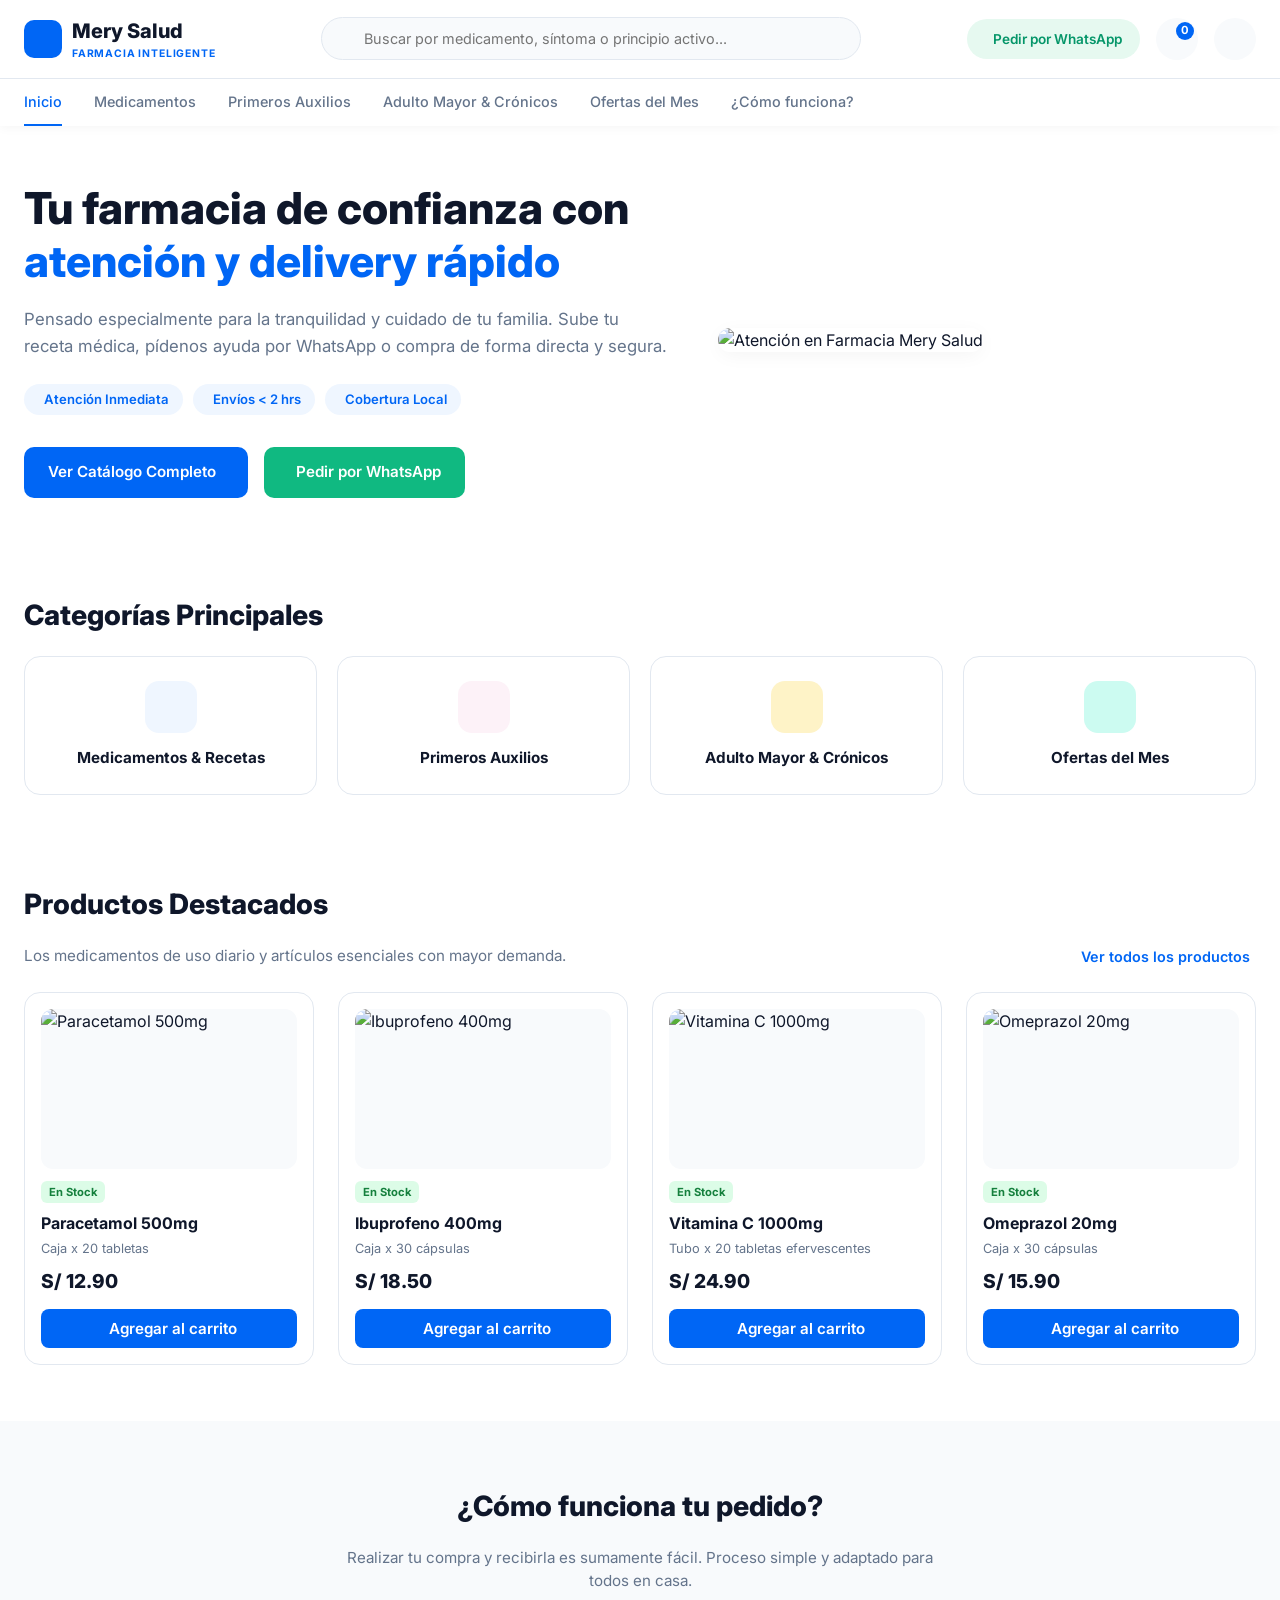
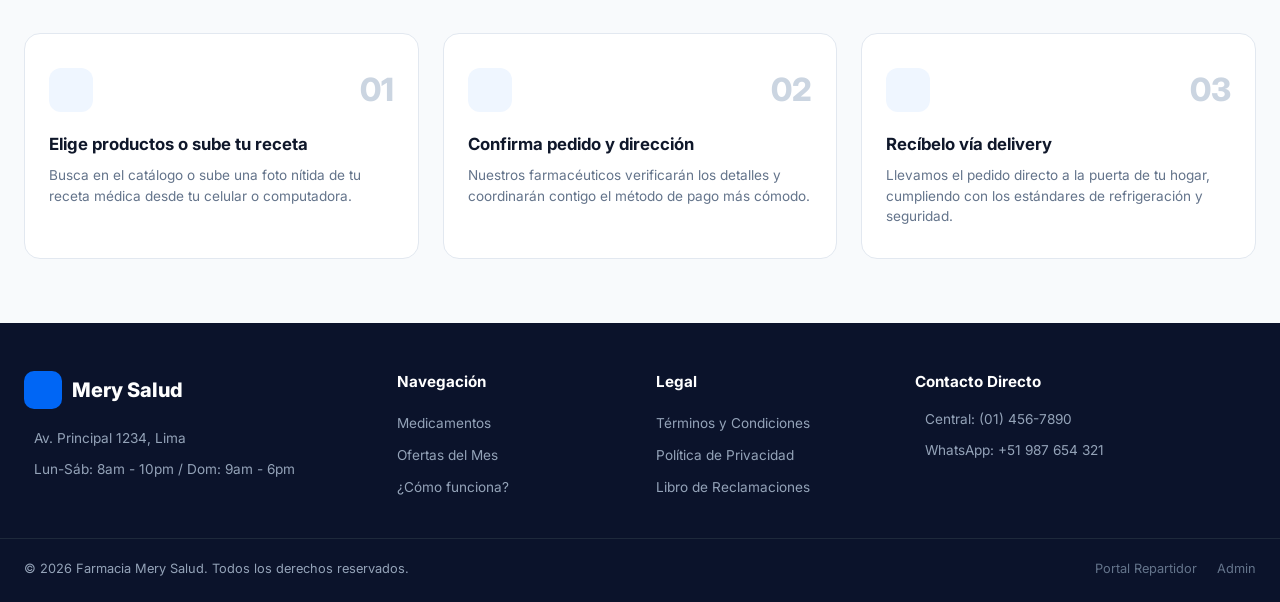
==== frontend/index.html @ 288a3669 "refactor: estructura frontend backend, conexion mysql y catalogo dinamico" ====
<!DOCTYPE html>
<html lang="es">
<head>
  <meta charset="UTF-8" />
  <meta name="viewport" content="width=device-width, initial-scale=1.0" />
  <title>Mery Salud - Farmacia Inteligente</title>
  <link rel="stylesheet" href="assets/css/styles.css" />
  <link rel="preconnect" href="https://fonts.googleapis.com" />
  <link rel="preconnect" href="https://fonts.gstatic.com" crossorigin />
  <link href="https://fonts.googleapis.com/css2?family=Inter:wght@400;500;600;700;800&display=swap" rel="stylesheet" />
  <script src="https://unpkg.com/lucide@latest"></script>
</head>
<body>

  <!-- Navbar Superior -->
  <header class="navbar-container">
    <div class="navbar-top container">
      <a href="index.html" class="brand-logo">
        <div class="brand-icon"><i data-lucide="plus"></i></div>
        <div class="brand-text">
          <span class="brand-name">Mery Salud</span>
          <span class="brand-sub">FARMACIA INTELIGENTE</span>
        </div>
      </a>

      <!-- Buscador Predictivo -->
      <div class="search-bar">
        <i data-lucide="search" class="search-icon"></i>
        <input type="text" id="searchInput" placeholder="Buscar por medicamento, síntoma o principio activo..." />
      </div>

      <!-- Acciones Rápidas -->
      <div class="nav-actions">
        <a href="https://wa.me/51987654321" target="_blank" class="btn-whatsapp-nav">
          <i data-lucide="message-circle"></i>
          <span>Pedir por WhatsApp</span>
        </a>
        <a href="#" class="nav-cart" id="cartBtn" title="Ver Carrito">
          <i data-lucide="shopping-cart"></i>
          <span class="cart-badge" id="cartCount">0</span>
        </a>
        <a href="auth.html" class="nav-user" title="Iniciar Sesión / Registrarse">
          <i data-lucide="user"></i>
        </a>
      </div>
    </div>

    <!-- Menú de Categorías -->
    <nav class="navbar-bottom">
      <div class="container nav-links">
        <a href="#inicio" class="active">Inicio</a>
        <a href="#medicamentos">Medicamentos</a>
        <a href="#primeros-auxilios">Primeros Auxilios</a>
        <a href="#adulto-mayor">Adulto Mayor & Crónicos</a>
        <a href="#ofertas">Ofertas del Mes</a>
        <a href="#como-funciona">¿Cómo funciona?</a>
      </div>
    </nav>
  </header>

  <!-- Hero Section -->
  <section class="hero-section container" id="inicio">
    <div class="hero-text-col">
      <h1 class="hero-title">
        Tu farmacia de confianza con <span class="highlight-blue">atención y delivery rápido</span>
      </h1>
      <p class="hero-desc">
        Pensado especialmente para la tranquilidad y cuidado de tu familia. Sube tu receta médica, pídenos ayuda por WhatsApp o compra de forma directa y segura.
      </p>

      <div class="hero-badges">
        <span class="badge"><i data-lucide="zap"></i> Atención Inmediata</span>
        <span class="badge"><i data-lucide="truck"></i> Envíos &lt; 2 hrs</span>
        <span class="badge"><i data-lucide="map-pin"></i> Cobertura Local</span>
      </div>

      <div class="hero-cta-group">
        <a href="catalogo.html" class="btn btn-blue">Ver Catálogo Completo <i data-lucide="arrow-right"></i></a>
        <a href="https://wa.me/51987654321" target="_blank" class="btn btn-green"><i data-lucide="message-circle"></i> Pedir por WhatsApp</a>
      </div>
    </div>

    <div class="hero-img-col">
      <img src="https://images.unsplash.com/photo-1576602976047-174e57a47881?auto=format&fit=crop&w=800&q=80" alt="Atención en Farmacia Mery Salud" class="hero-banner-img" />
    </div>
  </section>

  <!-- Categorías Principales -->
  <section class="categories-section container" id="medicamentos">
    <h2 class="section-title">Categorías Principales</h2>
    <div class="categories-grid">
      <a href="#productos" class="cat-card">
        <div class="cat-icon icon-blue"><i data-lucide="pill"></i></div>
        <h3>Medicamentos & Recetas</h3>
      </a>
      <a href="#productos" class="cat-card" id="primeros-auxilios">
        <div class="cat-icon icon-pink"><i data-lucide="briefcase-medical"></i></div>
        <h3>Primeros Auxilios</h3>
      </a>
      <a href="#productos" class="cat-card" id="adulto-mayor">
        <div class="cat-icon icon-amber"><i data-lucide="heart-pulse"></i></div>
        <h3>Adulto Mayor & Crónicos</h3>
      </a>
      <a href="#productos" class="cat-card" id="ofertas">
        <div class="cat-icon icon-teal"><i data-lucide="tag"></i></div>
        <h3>Ofertas del Mes</h3>
      </a>
    </div>
  </section>

  <!-- Productos Destacados -->
  <section class="products-section container" id="productos">
    <div class="products-header">
      <div>
        <h2 class="section-title">Productos Destacados</h2>
        <p class="section-subtitle">Los medicamentos de uso diario y artículos esenciales con mayor demanda.</p>
      </div>
      <a href="catalogo.html" class="link-see-all">Ver todos los productos <i data-lucide="arrow-right"></i></a>
    </div>

    <div class="products-grid">
      <div class="product-card">
        <div class="product-img-box">
          <img src="https://images.unsplash.com/photo-1584308666744-24d5c474f2ae?auto=format&fit=crop&w=400&q=80" alt="Paracetamol 500mg" />
        </div>
        <span class="stock-badge">En Stock</span>
        <h3 class="product-name">Paracetamol 500mg</h3>
        <p class="product-detail">Caja x 20 tabletas</p>
        <div class="product-price">S/ 12.90</div>
        <button class="btn btn-add-cart" data-name="Paracetamol 500mg" data-price="12.90">
          <i data-lucide="shopping-cart"></i> Agregar al carrito
        </button>
      </div>

      <div class="product-card">
        <div class="product-img-box">
          <img src="https://images.unsplash.com/photo-1584308666744-24d5c474f2ae?auto=format&fit=crop&w=400&q=80" alt="Ibuprofeno 400mg" />
        </div>
        <span class="stock-badge">En Stock</span>
        <h3 class="product-name">Ibuprofeno 400mg</h3>
        <p class="product-detail">Caja x 30 cápsulas</p>
        <div class="product-price">S/ 18.50</div>
        <button class="btn btn-add-cart" data-name="Ibuprofeno 400mg" data-price="18.50">
          <i data-lucide="shopping-cart"></i> Agregar al carrito
        </button>
      </div>

      <div class="product-card">
        <div class="product-img-box">
          <img src="https://images.unsplash.com/photo-1577401239170-897942555fb3?auto=format&fit=crop&w=400&q=80" alt="Vitamina C 1000mg" />
        </div>
        <span class="stock-badge">En Stock</span>
        <h3 class="product-name">Vitamina C 1000mg</h3>
        <p class="product-detail">Tubo x 20 tabletas efervescentes</p>
        <div class="product-price">S/ 24.90</div>
        <button class="btn btn-add-cart" data-name="Vitamina C 1000mg" data-price="24.90">
          <i data-lucide="shopping-cart"></i> Agregar al carrito
        </button>
      </div>

      <div class="product-card">
        <div class="product-img-box">
          <img src="https://images.unsplash.com/photo-1471864190281-a93a3070b6de?auto=format&fit=crop&w=400&q=80" alt="Omeprazol 20mg" />
        </div>
        <span class="stock-badge">En Stock</span>
        <h3 class="product-name">Omeprazol 20mg</h3>
        <p class="product-detail">Caja x 30 cápsulas</p>
        <div class="product-price">S/ 15.90</div>
        <button class="btn btn-add-cart" data-name="Omeprazol 20mg" data-price="15.90">
          <i data-lucide="shopping-cart"></i> Agregar al carrito
        </button>
      </div>
    </div>
  </section>

  <!-- Cómo Funciona Tu Pedido -->
  <section class="how-it-works-section" id="como-funciona">
    <div class="container">
      <div class="how-header">
        <h2 class="section-title">¿Cómo funciona tu pedido?</h2>
        <p class="section-subtitle">Realizar tu compra y recibirla es sumamente fácil. Proceso simple y adaptado para todos en casa.</p>
      </div>

      <div class="steps-grid">
        <div class="step-card">
          <div class="step-top">
            <div class="step-icon"><i data-lucide="upload-cloud"></i></div>
            <span class="step-number">01</span>
          </div>
          <h3>Elige productos o sube tu receta</h3>
          <p>Busca en el catálogo o sube una foto nítida de tu receta médica desde tu celular o computadora.</p>
        </div>

        <div class="step-card">
          <div class="step-top">
            <div class="step-icon"><i data-lucide="user-check"></i></div>
            <span class="step-number">02</span>
          </div>
          <h3>Confirma pedido y dirección</h3>
          <p>Nuestros farmacéuticos verificarán los detalles y coordinarán contigo el método de pago más cómodo.</p>
        </div>

        <div class="step-card">
          <div class="step-top">
            <div class="step-icon"><i data-lucide="package-check"></i></div>
            <span class="step-number">03</span>
          </div>
          <h3>Recíbelo vía delivery</h3>
          <p>Llevamos el pedido directo a la puerta de tu hogar, cumpliendo con los estándares de refrigeración y seguridad.</p>
        </div>
      </div>
    </div>
  </section>

  <!-- Footer -->
  <footer class="main-footer">
    <div class="container footer-content">
      <div class="footer-col brand-col">
        <div class="brand-logo footer-brand">
          <div class="brand-icon"><i data-lucide="plus"></i></div>
          <span class="brand-name">Mery Salud</span>
        </div>
        <p><i data-lucide="map-pin"></i> Av. Principal 1234, Lima</p>
        <p><i data-lucide="clock"></i> Lun-Sáb: 8am - 10pm / Dom: 9am - 6pm</p>
      </div>

      <div class="footer-col">
        <h4>Navegación</h4>
        <ul>
          <li><a href="#medicamentos">Medicamentos</a></li>
          <li><a href="#ofertas">Ofertas del Mes</a></li>
          <li><a href="#como-funciona">¿Cómo funciona?</a></li>
        </ul>
      </div>

      <div class="footer-col">
        <h4>Legal</h4>
        <ul>
          <li><a href="#">Términos y Condiciones</a></li>
          <li><a href="#">Política de Privacidad</a></li>
          <li><a href="#">Libro de Reclamaciones</a></li>
        </ul>
      </div>

      <div class="footer-col">
        <h4>Contacto Directo</h4>
        <p><i data-lucide="phone"></i> Central: (01) 456-7890</p>
        <p><i data-lucide="message-circle"></i> WhatsApp: +51 987 654 321</p>
      </div>
    </div>

    <div class="container footer-bottom">
      <p>© 2026 Farmacia Mery Salud. Todos los derechos reservados.</p>
      <div class="footer-links">
        <a href="repartidor.html">Portal Repartidor</a>
        <a href="admin.html">Admin</a>
      </div>
    </div>
  </footer>

  <!-- Modal Flotante: Carrito y Checkout (RF02, RF04, RF05, RF07) -->
  <div class="cart-modal-overlay" id="cartModal">
    <div class="cart-modal-container">
      
      <div class="cart-modal-header">
        <div class="header-title-box">
          <i data-lucide="shopping-bag"></i>
          <h3>Tu Carrito de Compras</h3>
        </div>
        <button class="btn-close-cart" id="closeCartBtn">&times;</button>
      </div>

      <div class="cart-modal-body">
        
        <!-- Vista 1: Lista de Items -->
        <div id="cartViewItems">
          <div class="cart-items-list" id="cartItemsList"></div>

          <div class="cart-summary-box">
            <div class="summary-row">
              <span>Subtotal:</span>
              <strong id="cartSubtotal">S/ 0.00</strong>
            </div>
            <div class="summary-row">
              <span>Costo de Envío:</span>
              <strong id="cartShipping">S/ 5.00</strong>
            </div>
            <div class="summary-row total">
              <span>Total a Pagar:</span>
              <strong id="cartTotal">S/ 0.00</strong>
            </div>
          </div>

          <button class="btn btn-blue w-100" id="btnGoToCheckout" disabled>
            Continuar al Checkout <i data-lucide="arrow-right"></i>
          </button>
        </div>

        <!-- Vista 2: Formulario de Checkout Mejorado -->
        <form id="checkoutForm" style="display: none;" novalidate>
          
          <!-- Selector de Método de Entrega -->
          <h4 class="checkout-subtitle">1. Método de Entrega</h4>
          <div class="delivery-type-selector">
            <label class="delivery-option active" id="optDelivery">
              <input type="radio" name="deliveryMethod" value="DELIVERY" checked />
              <div class="opt-content">
                <i data-lucide="truck"></i>
                <div>
                  <strong>Envío a Domicilio</strong>
                  <span>Costo: S/ 5.00</span>
                </div>
              </div>
            </label>
            <label class="delivery-option" id="optPickup">
              <input type="radio" name="deliveryMethod" value="RECOJO" />
              <div class="opt-content">
                <i data-lucide="store"></i>
                <div>
                  <strong>Recojo en Tienda</strong>
                  <span>Gratis (Av. Principal 1234)</span>
                </div>
              </div>
            </label>
          </div>

          <h4 class="checkout-subtitle">2. Datos de Contacto</h4>
          <div class="form-group-checkout">
            <label for="orderName">Nombre Completo</label>
            <input type="text" id="orderName" placeholder="Ej. Juan Pérez" required />
            <small class="field-error" id="errOrderName"></small>
          </div>

          <div class="form-row-checkout">
            <div class="form-group-checkout">
              <label for="orderPhone">Celular / WhatsApp (9 dígitos)</label>
              <input type="tel" id="orderPhone" placeholder="987654321" maxlength="9" required />
              <small class="field-error" id="errOrderPhone"></small>
            </div>
            <div class="form-group-checkout">
              <label for="orderEmail">Correo Electrónico</label>
              <input type="email" id="orderEmail" placeholder="juan@ejemplo.com" required />
              <small class="field-error" id="errOrderEmail"></small>
            </div>
          </div>

          <!-- Campos de Dirección (Se ocultan si elige Recojo en Tienda) -->
          <div id="deliveryFieldsGroup">
            <div class="form-group-checkout">
              <label for="orderAddress">Dirección de Entrega</label>
              <input type="text" id="orderAddress" placeholder="Av. Universitaria 450, SMP" />
              <small class="field-error" id="errOrderAddress"></small>
            </div>

            <div class="form-group-checkout">
              <label for="orderReference">Referencia</label>
              <input type="text" id="orderReference" placeholder="Frente al parque, portón blanco" />
            </div>
          </div>

          <h4 class="checkout-subtitle">3. Receta Médica (Opcional)</h4>
          <div class="form-group-checkout">
            <label for="orderPrescriptionFile">Subir foto de receta</label>
            <input type="file" id="orderPrescriptionFile" accept="image/*,.pdf" />
            <small class="text-hint">Requerido para medicamentos bajo prescripción.</small>
          </div>

          <h4 class="checkout-subtitle">4. Pago Simulado con Tarjeta</h4>
          <div class="form-group-checkout">
            <label for="cardNumber">Número de Tarjeta</label>
            <input type="text" id="cardNumber" placeholder="4557 0000 0000 0000" maxlength="19" required />
            <small class="field-error" id="errCardNumber"></small>
          </div>

          <div class="form-row-checkout">
            <div class="form-group-checkout">
              <label for="cardExp">Vencimiento (MM/AA)</label>
              <input type="text" id="cardExp" placeholder="12/28" maxlength="5" required />
              <small class="field-error" id="errCardExp"></small>
            </div>
            <div class="form-group-checkout">
              <label for="cardCvv">CVV</label>
              <input type="password" id="cardCvv" placeholder="123" maxlength="3" required />
              <small class="field-error" id="errCardCvv"></small>
            </div>
          </div>

          <div class="checkout-actions">
            <button type="button" class="btn btn-secondary" id="btnBackToCart">← Volver</button>
            <button type="submit" class="btn btn-green" id="btnConfirmOrder">
              Pagar y Confirmar
            </button>
          </div>
        </form>

        <!-- Vista 3: Confirmación Exitosa -->
        <div id="orderSuccessView" style="display: none; text-align: center;">
        <div class="success-icon-box">
            <i data-lucide="check-circle-2"></i>
        </div>
        <h3>¡Pedido Confirmado!</h3>
        <p>Código: <strong id="successOrderCode">ORD-2026-XXXX</strong></p>
        <p class="success-desc">
            Tu compra ya fue registrada en nuestro sistema y está en proceso de empaque. Nuestro repartidor se encargará del delivery.
        </p>

        <!-- Tarjeta informativa de WhatsApp Opcional -->
        <div class="whatsapp-optional-card">
            <div class="optional-badge">Paso Opcional</div>
            <p class="optional-text">
            ¿Deseas enviar instrucciones de entrega o consultar el estado en tiempo real? Puedes escribirnos directamente:
            </p>
            <a href="#" target="_blank" class="btn btn-green w-100" id="btnWhatsAppNotify">
            <i data-lucide="message-circle"></i> Notificar por WhatsApp
            </a>
        </div>

        <button class="btn btn-secondary w-100 mt-3" id="btnFinishOrder">Finalizar y Cerrar</button>
        </div>

      </div>
    </div>
  </div>

  <script src="assets/js/main.js"></script>
</body>
</html>
---- frontend/assets/css/styles.css ----
:root {
  --primary-blue: #0066f5;
  --primary-hover: #0052cc;
  --accent-green: #10b981;
  --accent-green-hover: #059669;
  --bg-light: #f8fafc;
  --text-dark: #0f172a;
  --text-muted: #64748b;
  --border-color: #e2e8f0;
  --card-shadow: 0 4px 20px -2px rgba(0, 0, 0, 0.05);
}

* {
  margin: 0;
  padding: 0;
  box-sizing: border-box;
  font-family: 'Inter', system-ui, -apple-system, sans-serif;
}

body {
  background-color: #ffffff;
  color: var(--text-dark);
  line-height: 1.5;
}

.container {
  max-width: 1280px;
  margin: 0 auto;
  padding: 0 24px;
}

/* Navbar */
.navbar-container {
  position: sticky;
  top: 0;
  background: #ffffff;
  z-index: 100;
  box-shadow: 0 2px 10px rgba(0, 0, 0, 0.04);
}

.navbar-top {
  display: flex;
  align-items: center;
  justify-content: space-between;
  gap: 24px;
  padding: 16px 24px;
}

.brand-logo {
  display: flex;
  align-items: center;
  gap: 10px;
  text-decoration: none;
}

.brand-icon {
  background: var(--primary-blue);
  color: #fff;
  width: 38px;
  height: 38px;
  border-radius: 10px;
  display: flex;
  align-items: center;
  justify-content: center;
}

.brand-text {
  display: flex;
  flex-direction: column;
}

.brand-name {
  font-weight: 800;
  font-size: 1.25rem;
  color: var(--text-dark);
}

.brand-sub {
  font-size: 0.65rem;
  letter-spacing: 0.08em;
  font-weight: 700;
  color: var(--primary-blue);
}

.search-bar {
  flex: 1;
  max-width: 540px;
  position: relative;
  display: flex;
  align-items: center;
}

.search-bar input {
  width: 100%;
  padding: 12px 16px 12px 42px;
  border-radius: 99px;
  border: 1px solid var(--border-color);
  background-color: var(--bg-light);
  font-size: 0.9rem;
  outline: none;
  transition: all 0.2s;
}

.search-bar input:focus {
  border-color: var(--primary-blue);
  background-color: #fff;
  box-shadow: 0 0 0 3px rgba(0, 102, 245, 0.12);
}

.search-icon {
  position: absolute;
  left: 14px;
  width: 18px;
  height: 18px;
  color: var(--text-muted);
}

.nav-actions {
  display: flex;
  align-items: center;
  gap: 16px;
}

.btn-whatsapp-nav {
  display: flex;
  align-items: center;
  gap: 8px;
  background-color: #e6f9f0;
  color: #059669;
  padding: 10px 18px;
  border-radius: 99px;
  text-decoration: none;
  font-size: 0.85rem;
  font-weight: 600;
}

.nav-cart, .nav-user {
  position: relative;
  width: 42px;
  height: 42px;
  display: flex;
  align-items: center;
  justify-content: center;
  border-radius: 50%;
  background: var(--bg-light);
  color: var(--text-dark);
  text-decoration: none;
}

.cart-badge {
  position: absolute;
  top: 4px;
  right: 4px;
  background: var(--primary-blue);
  color: #fff;
  font-size: 0.7rem;
  font-weight: 700;
  width: 18px;
  height: 18px;
  border-radius: 50%;
  display: flex;
  align-items: center;
  justify-content: center;
}

.navbar-bottom {
  border-top: 1px solid var(--border-color);
  background: #fff;
}

.nav-links {
  display: flex;
  gap: 32px;
  overflow-x: auto;
}

.nav-links a {
  text-decoration: none;
  color: var(--text-muted);
  font-size: 0.9rem;
  font-weight: 500;
  padding: 12px 0;
  border-bottom: 2px solid transparent;
  white-space: nowrap;
}

.nav-links a:hover, .nav-links a.active {
  color: var(--primary-blue);
  border-bottom-color: var(--primary-blue);
}

/* Hero Section */
.hero-section {
  display: flex;
  align-items: center;
  justify-content: space-between;
  gap: 48px;
  padding-top: 56px;
  padding-bottom: 56px;
}

.hero-text-col { flex: 1.2; }

.hero-title {
  font-size: 2.75rem;
  font-weight: 800;
  line-height: 1.2;
  margin-bottom: 18px;
}

.highlight-blue { color: var(--primary-blue); }

.hero-desc {
  font-size: 1.05rem;
  color: var(--text-muted);
  margin-bottom: 24px;
  line-height: 1.6;
}

.hero-badges {
  display: flex;
  flex-wrap: wrap;
  gap: 10px;
  margin-bottom: 32px;
}

.badge {
  display: inline-flex;
  align-items: center;
  gap: 6px;
  background: #eff6ff;
  color: var(--primary-blue);
  font-size: 0.82rem;
  font-weight: 600;
  padding: 6px 14px;
  border-radius: 99px;
}

.hero-cta-group {
  display: flex;
  gap: 16px;
}

.btn {
  display: inline-flex;
  align-items: center;
  gap: 8px;
  padding: 14px 24px;
  border-radius: 10px;
  font-size: 0.95rem;
  font-weight: 600;
  text-decoration: none;
  cursor: pointer;
  border: none;
  transition: background 0.2s;
}

.btn-blue { background: var(--primary-blue); color: #fff; }
.btn-blue:hover { background: var(--primary-hover); }

.btn-green { background: var(--accent-green); color: #fff; }
.btn-green:hover { background: var(--accent-green-hover); }
.btn-secondary { background: #e2e8f0; color: #334155; }

.hero-img-col { flex: 1; }

.hero-banner-img {
  width: 100%;
  height: 380px;
  object-fit: cover;
  border-radius: 20px;
  box-shadow: var(--card-shadow);
}

/* Categorías */
.categories-section {
  padding-top: 40px;
  padding-bottom: 40px;
}

.section-title {
  font-size: 1.75rem;
  font-weight: 800;
  margin-bottom: 20px;
}

.categories-grid {
  display: grid;
  grid-template-columns: repeat(4, 1fr);
  gap: 20px;
}

.cat-card {
  background: #ffffff;
  border: 1px solid var(--border-color);
  padding: 24px;
  border-radius: 16px;
  text-align: center;
  text-decoration: none;
  display: flex;
  flex-direction: column;
  align-items: center;
  gap: 14px;
  transition: transform 0.2s, box-shadow 0.2s;
}

.cat-card:hover {
  transform: translateY(-4px);
  box-shadow: var(--card-shadow);
  border-color: #cbd5e1;
}

.cat-icon {
  width: 52px;
  height: 52px;
  border-radius: 14px;
  display: flex;
  align-items: center;
  justify-content: center;
}

.icon-blue { background: #eff6ff; color: #2563eb; }
.icon-pink { background: #fdf2f8; color: #db2777; }
.icon-amber { background: #fef3c7; color: #d97706; }
.icon-teal { background: #ccfbf1; color: #0d9488; }

.cat-card h3 {
  font-size: 0.95rem;
  color: var(--text-dark);
  font-weight: 700;
}

/* Productos */
.products-section {
  padding-top: 48px;
  padding-bottom: 56px;
}

.products-header {
  display: flex;
  justify-content: space-between;
  align-items: flex-end;
  margin-bottom: 24px;
}

.section-subtitle {
  color: var(--text-muted);
  font-size: 0.95rem;
  margin-top: 4px;
}

.link-see-all {
  color: var(--primary-blue);
  text-decoration: none;
  font-weight: 600;
  display: flex;
  align-items: center;
  gap: 6px;
  font-size: 0.9rem;
}

.products-grid {
  display: grid;
  grid-template-columns: repeat(4, 1fr);
  gap: 24px;
}

.product-card {
  border: 1px solid var(--border-color);
  border-radius: 16px;
  padding: 16px;
  background: #fff;
  display: flex;
  flex-direction: column;
  position: relative;
  transition: all 0.2s;
  height: 100%;
}

.product-card:hover { box-shadow: var(--card-shadow); }

.product-img-box {
  width: 100%;
  height: 160px;
  background: var(--bg-light);
  border-radius: 12px;
  display: flex;
  align-items: center;
  justify-content: center;
  margin-bottom: 12px;
  overflow: hidden;
}

.product-img-box img {
  width: 100%;
  height: 100%;
  object-fit: cover;
  border-radius: 10px;
}

.stock-badge {
  align-self: flex-start;
  background: #dcfce7;
  color: #15803d;
  font-size: 0.7rem;
  font-weight: 700;
  padding: 3px 8px;
  border-radius: 6px;
  margin-bottom: 8px;
}

.product-name {
  font-size: 1rem;
  font-weight: 700;
  margin-bottom: 4px;
  min-height: 24px;
}

.product-detail {
  font-size: 0.8rem;
  color: var(--text-muted);
  margin-bottom: 8px;
  min-height: 18px;
}

.product-price {
  font-size: 1.2rem;
  font-weight: 800;
  color: var(--text-dark);
  margin-bottom: 14px;
}

.btn-add-cart {
  margin-top: auto;
  background: var(--primary-blue);
  color: #fff;
  width: 100%;
  display: flex;
  align-items: center;
  justify-content: center;
  gap: 8px;
  padding: 10px;
  border-radius: 8px;
  font-weight: 600;
  border: none;
  cursor: pointer;
  transition: background 0.2s;
}

.btn-add-cart:hover {
  background: var(--primary-hover);
}

/* Cómo Funciona */
.how-it-works-section {
  background: var(--bg-light);
  padding: 64px 0;
}

.how-header {
  text-align: center;
  max-width: 600px;
  margin: 0 auto 40px;
}

.steps-grid {
  display: grid;
  grid-template-columns: repeat(3, 1fr);
  gap: 24px;
}

.step-card {
  background: #fff;
  border: 1px solid var(--border-color);
  padding: 32px 24px;
  border-radius: 16px;
}

.step-top {
  display: flex;
  justify-content: space-between;
  align-items: center;
  margin-bottom: 18px;
}

.step-icon {
  background: #eff6ff;
  color: var(--primary-blue);
  width: 44px;
  height: 44px;
  border-radius: 12px;
  display: flex;
  align-items: center;
  justify-content: center;
}

.step-number {
  font-size: 2rem;
  font-weight: 800;
  color: #cbd5e1;
}

.step-card h3 {
  font-size: 1.05rem;
  font-weight: 700;
  margin-bottom: 8px;
}

.step-card p {
  font-size: 0.85rem;
  color: var(--text-muted);
  line-height: 1.5;
}

/* Footer */
.main-footer {
  background-color: #0b132b;
  color: #94a3b8;
  padding-top: 48px;
}

.footer-content {
  display: grid;
  grid-template-columns: 1.5fr 1fr 1fr 1.5fr;
  gap: 32px;
  padding-bottom: 40px;
  border-bottom: 1px solid #1e293b;
}

.footer-brand {
  margin-bottom: 20px;
}

.footer-brand .brand-name {
  color: #fff;
}

.footer-col h4 {
  color: #fff;
  font-size: 0.95rem;
  margin-bottom: 16px;
}

.footer-col ul {
  list-style: none;
  display: flex;
  flex-direction: column;
  gap: 8px;
}

.footer-col a {
  color: #94a3b8;
  text-decoration: none;
  font-size: 0.85rem;
}

.footer-col a:hover { color: #fff; }

.footer-col p {
  font-size: 0.85rem;
  margin-bottom: 12px;
  display: flex;
  align-items: center;
  gap: 10px;
  line-height: 1.4;
}

.footer-bottom {
  display: flex;
  justify-content: space-between;
  align-items: center;
  padding-top: 20px;
  padding-bottom: 24px;
  font-size: 0.8rem;
}

.footer-links a {
  color: #64748b;
  text-decoration: none;
  margin-left: 16px;
}

/* Modal Carrito y Checkout */
.cart-modal-overlay {
  position: fixed;
  inset: 0;
  background: rgba(15, 23, 42, 0.6);
  backdrop-filter: blur(4px);
  display: flex;
  justify-content: flex-end;
  z-index: 200;
  opacity: 0;
  pointer-events: none;
  transition: opacity 0.25s ease;
}

.cart-modal-overlay.open {
  opacity: 1;
  pointer-events: auto;
}

.cart-modal-container {
  background: #ffffff;
  width: 100%;
  max-width: 480px;
  height: 100vh;
  display: flex;
  flex-direction: column;
  box-shadow: -4px 0 20px rgba(0, 0, 0, 0.1);
  transform: translateX(100%);
  transition: transform 0.25s ease;
}

.cart-modal-overlay.open .cart-modal-container {
  transform: translateX(0);
}

.cart-modal-header {
  padding: 20px 24px;
  border-bottom: 1px solid var(--border-color);
  display: flex;
  align-items: center;
  justify-content: space-between;
}

.header-title-box {
  display: flex;
  align-items: center;
  gap: 10px;
  color: var(--primary-blue);
}

.header-title-box h3 {
  font-size: 1.15rem;
  font-weight: 700;
  color: var(--text-dark);
}

.btn-close-cart {
  background: transparent;
  border: none;
  font-size: 1.8rem;
  color: var(--text-muted);
  cursor: pointer;
}

.cart-modal-body {
  padding: 24px;
  flex: 1;
  overflow-y: auto;
}

.cart-items-list {
  display: flex;
  flex-direction: column;
  gap: 14px;
  margin-bottom: 24px;
}

.cart-item-row {
  display: flex;
  justify-content: space-between;
  align-items: center;
  background: var(--bg-light);
  padding: 12px 16px;
  border-radius: 12px;
  border: 1px solid var(--border-color);
}

.cart-item-info strong {
  display: block;
  font-size: 0.9rem;
}

.cart-item-info span {
  font-size: 0.8rem;
  color: var(--text-muted);
}

.cart-item-actions {
  display: flex;
  align-items: center;
  gap: 10px;
}

.btn-qty {
  width: 28px;
  height: 28px;
  border-radius: 6px;
  border: 1px solid var(--border-color);
  background: #fff;
  cursor: pointer;
  font-weight: 700;
}

.cart-summary-box {
  background: var(--bg-light);
  padding: 16px;
  border-radius: 12px;
  margin-bottom: 20px;
}

.summary-row {
  display: flex;
  justify-content: space-between;
  font-size: 0.9rem;
  margin-bottom: 8px;
}

.summary-row.total {
  font-size: 1.1rem;
  border-top: 1px solid var(--border-color);
  padding-top: 10px;
  margin-top: 10px;
  color: var(--primary-blue);
}

.checkout-subtitle {
  font-size: 0.95rem;
  font-weight: 700;
  margin: 18px 0 10px;
  color: var(--primary-blue);
}

.form-group-checkout {
  display: flex;
  flex-direction: column;
  gap: 6px;
  margin-bottom: 12px;
}

.form-group-checkout label {
  font-size: 0.8rem;
  font-weight: 600;
}

.form-group-checkout input {
  padding: 10px 12px;
  border-radius: 8px;
  border: 1px solid var(--border-color);
  outline: none;
  font-size: 0.85rem;
}

.form-group-checkout input:focus {
  border-color: var(--primary-blue);
}

.form-row-checkout {
  display: grid;
  grid-template-columns: 1fr 1fr;
  gap: 12px;
}

.text-hint {
  font-size: 0.75rem;
  color: var(--text-muted);
}

.checkout-actions {
  display: flex;
  gap: 12px;
  margin-top: 20px;
}

.w-100 { width: 100%; }
.mt-2 { margin-top: 8px; }
.mt-3 { margin-top: 16px; }

.success-icon-box {
  color: var(--accent-green);
  font-size: 3rem;
  margin-bottom: 12px;
}

.success-desc {
  font-size: 0.85rem;
  color: var(--text-muted);
  margin-top: 8px;
}

/* Tarjeta de WhatsApp Opcional en el Checkout */
.whatsapp-optional-card {
  background: #f0fdf4;
  border: 1px dashed #86efac;
  border-radius: 12px;
  padding: 16px;
  margin-top: 18px;
  text-align: left;
}

.optional-badge {
  display: inline-block;
  background: #dcfce7;
  color: #15803d;
  font-size: 0.72rem;
  font-weight: 700;
  padding: 2px 8px;
  border-radius: 6px;
  text-transform: uppercase;
  letter-spacing: 0.05em;
  margin-bottom: 6px;
}

.optional-text {
  font-size: 0.82rem;
  color: #166534;
  line-height: 1.4;
  margin-bottom: 12px;
}

/* Selector de Delivery vs Recojo */
.delivery-type-selector {
  display: grid;
  grid-template-columns: 1fr 1fr;
  gap: 10px;
  margin-bottom: 16px;
}

.delivery-option {
  border: 2px solid var(--border-color);
  border-radius: 10px;
  padding: 12px;
  cursor: pointer;
  display: flex;
  align-items: center;
  gap: 10px;
  transition: all 0.2s;
  background: var(--bg-light);
}

.delivery-option input[type="radio"] {
  display: none;
}

.delivery-option .opt-content {
  display: flex;
  align-items: center;
  gap: 10px;
}

.delivery-option svg {
  color: var(--text-muted);
  width: 22px;
  height: 22px;
  flex-shrink: 0;
}

.delivery-option strong {
  display: block;
  font-size: 0.85rem;
  color: var(--text-dark);
}

.delivery-option span {
  display: block;
  font-size: 0.75rem;
  color: var(--text-muted);
}

.delivery-option.active {
  border-color: var(--primary-blue);
  background: #eff6ff;
}

.delivery-option.active svg {
  color: var(--primary-blue);
}

.delivery-option.active strong {
  color: var(--primary-blue);
}

/* Validaciones y Errores */
.form-group-checkout input.input-error {
  border-color: #ef4444 !important;
  background-color: #fef2f2;
}

.field-error {
  color: #ef4444;
  font-size: 0.72rem;
  font-weight: 600;
  min-height: 14px;
  display: block;
  margin-top: 2px;
}

/* Layout E-Commerce Catálogo */
.catalog-main {
  display: grid;
  grid-template-columns: 260px 1fr;
  gap: 32px;
  padding-top: 32px;
  padding-bottom: 64px;
}

.catalog-sidebar {
  background: #ffffff;
  border: 1px solid var(--border-color);
  border-radius: 16px;
  padding: 24px;
  height: fit-content;
  position: sticky;
  top: 90px;
}

.sidebar-header {
  display: flex;
  justify-content: space-between;
  align-items: center;
  margin-bottom: 20px;
  padding-bottom: 12px;
  border-bottom: 1px solid var(--border-color);
}

.sidebar-header h3 {
  font-size: 1.05rem;
  display: flex;
  align-items: center;
  gap: 8px;
  color: var(--text-dark);
}

.btn-link {
  background: none;
  border: none;
  color: var(--primary-blue);
  font-size: 0.8rem;
  font-weight: 600;
  cursor: pointer;
}

.filter-group {
  margin-bottom: 24px;
}

.filter-group h4 {
  font-size: 0.9rem;
  font-weight: 700;
  margin-bottom: 12px;
  color: var(--text-dark);
}

.filter-checkbox {
  display: flex;
  align-items: center;
  gap: 10px;
  font-size: 0.85rem;
  color: var(--text-muted);
  margin-bottom: 8px;
  cursor: pointer;
}

.price-slider-box input[type="range"] {
  width: 100%;
  accent-color: var(--primary-blue);
}

.price-range-labels {
  display: flex;
  justify-content: space-between;
  font-size: 0.8rem;
  margin-top: 6px;
}

.catalog-top-bar {
  display: flex;
  justify-content: space-between;
  align-items: center;
  margin-bottom: 24px;
  background: var(--bg-light);
  padding: 16px 20px;
  border-radius: 12px;
  border: 1px solid var(--border-color);
}

.catalog-title {
  font-size: 1.4rem;
  font-weight: 800;
}

.catalog-counter {
  font-size: 0.82rem;
  color: var(--text-muted);
}

.catalog-sort {
  display: flex;
  align-items: center;
  gap: 10px;
  font-size: 0.85rem;
  font-weight: 600;
}

.catalog-sort select {
  padding: 8px 12px;
  border-radius: 8px;
  border: 1px solid var(--border-color);
  background: #fff;
  font-size: 0.85rem;
  outline: none;
}

.catalog-grid {
  grid-template-columns: repeat(3, 1fr);
}

@media (max-width: 900px) {
  .catalog-main { grid-template-columns: 1fr; }
  .catalog-grid { grid-template-columns: repeat(2, 1fr); }
}

/* Responsividad */
@media (max-width: 1024px) {
  .categories-grid, .products-grid { grid-template-columns: repeat(2, 1fr); }
  .hero-section { flex-direction: column; }
  .footer-content { grid-template-columns: 1fr 1fr; }
}

@media (max-width: 640px) {
  .categories-grid, .products-grid, .steps-grid, .footer-content { grid-template-columns: 1fr; }
  .search-bar { display: none; }
}
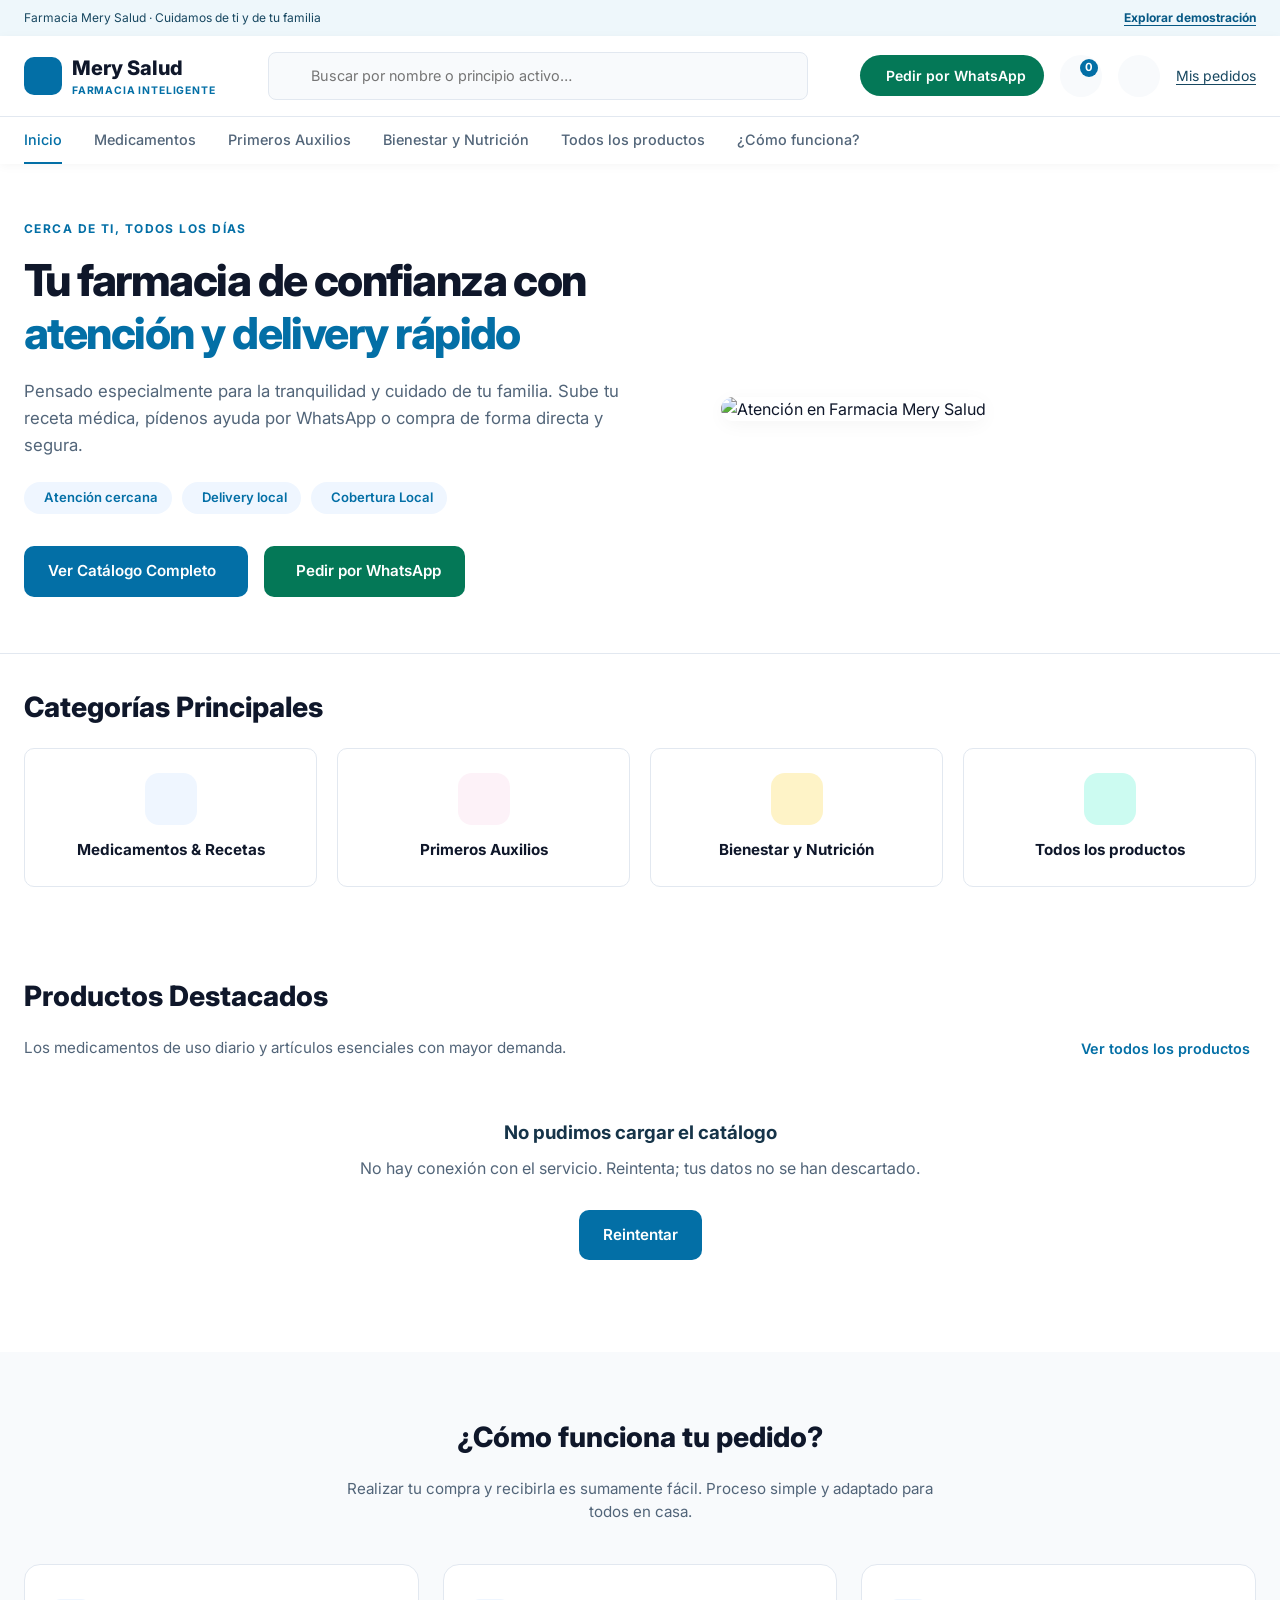
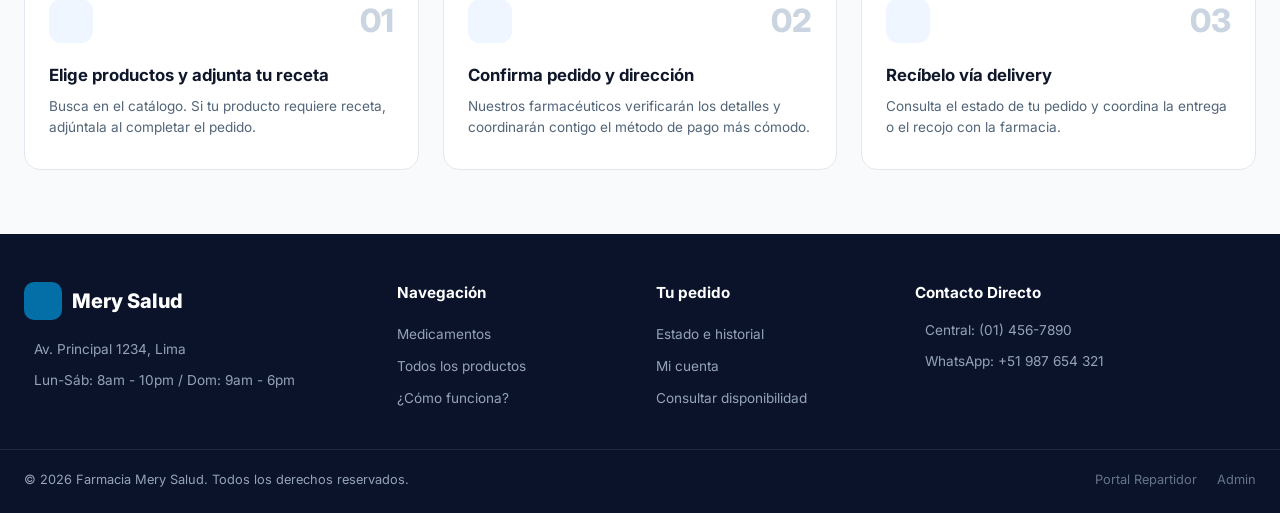
==== commit 2b8c77e1: "Actualización del frontend, módulos de pedidos y ajustes en base de datos" ====
--- a/frontend/index.html
+++ b/frontend/index.html
@@ -9,6 +9,7 @@
   <link rel="preconnect" href="https://fonts.gstatic.com" crossorigin />
   <link href="https://fonts.googleapis.com/css2?family=Inter:wght@400;500;600;700;800&display=swap" rel="stylesheet" />
   <script src="https://unpkg.com/lucide@latest"></script>
+  <link rel="stylesheet" href="assets/css/ui.css" />
 </head>
 <body>
 
@@ -26,7 +27,7 @@
       <!-- Buscador Predictivo -->
       <div class="search-bar">
         <i data-lucide="search" class="search-icon"></i>
-        <input type="text" id="searchInput" placeholder="Buscar por medicamento, síntoma o principio activo..." />
+        <input type="text" id="searchInput" placeholder="Buscar por nombre o principio activo…" />
       </div>
 
       <!-- Acciones Rápidas -->
@@ -35,7 +36,7 @@
           <i data-lucide="message-circle"></i>
           <span>Pedir por WhatsApp</span>
         </a>
-        <a href="#" class="nav-cart" id="cartBtn" title="Ver Carrito">
+        <a href="#" class="nav-cart" id="cartBtn" aria-label="Ver carrito" title="Ver Carrito">
           <i data-lucide="shopping-cart"></i>
           <span class="cart-badge" id="cartCount">0</span>
         </a>
@@ -51,16 +52,18 @@
         <a href="#inicio" class="active">Inicio</a>
         <a href="#medicamentos">Medicamentos</a>
         <a href="#primeros-auxilios">Primeros Auxilios</a>
-        <a href="#adulto-mayor">Adulto Mayor & Crónicos</a>
-        <a href="#ofertas">Ofertas del Mes</a>
+        <a href="#adulto-mayor">Bienestar y Nutrición</a>
+        <a href="#ofertas">Todos los productos</a>
         <a href="#como-funciona">¿Cómo funciona?</a>
       </div>
     </nav>
   </header>
 
+  <main>
   <!-- Hero Section -->
   <section class="hero-section container" id="inicio">
     <div class="hero-text-col">
+      <p class="eyebrow">CERCA DE TI, TODOS LOS DÍAS</p>
       <h1 class="hero-title">
         Tu farmacia de confianza con <span class="highlight-blue">atención y delivery rápido</span>
       </h1>
@@ -69,8 +72,8 @@
       </p>
 
       <div class="hero-badges">
-        <span class="badge"><i data-lucide="zap"></i> Atención Inmediata</span>
-        <span class="badge"><i data-lucide="truck"></i> Envíos &lt; 2 hrs</span>
+        <span class="badge"><i data-lucide="zap"></i> Atención cercana</span>
+        <span class="badge"><i data-lucide="truck"></i> Delivery local</span>
         <span class="badge"><i data-lucide="map-pin"></i> Cobertura Local</span>
       </div>
 
@@ -89,21 +92,21 @@
   <section class="categories-section container" id="medicamentos">
     <h2 class="section-title">Categorías Principales</h2>
     <div class="categories-grid">
-      <a href="#productos" class="cat-card">
+      <a href="catalogo.html?cat=1" class="cat-card">
         <div class="cat-icon icon-blue"><i data-lucide="pill"></i></div>
         <h3>Medicamentos & Recetas</h3>
       </a>
-      <a href="#productos" class="cat-card" id="primeros-auxilios">
+      <a href="catalogo.html?cat=2" class="cat-card" id="primeros-auxilios">
         <div class="cat-icon icon-pink"><i data-lucide="briefcase-medical"></i></div>
         <h3>Primeros Auxilios</h3>
       </a>
-      <a href="#productos" class="cat-card" id="adulto-mayor">
+      <a href="catalogo.html?cat=3" class="cat-card" id="adulto-mayor">
         <div class="cat-icon icon-amber"><i data-lucide="heart-pulse"></i></div>
-        <h3>Adulto Mayor & Crónicos</h3>
-      </a>
-      <a href="#productos" class="cat-card" id="ofertas">
+        <h3>Bienestar y Nutrición</h3>
+      </a>
+      <a href="catalogo.html" class="cat-card" id="ofertas">
         <div class="cat-icon icon-teal"><i data-lucide="tag"></i></div>
-        <h3>Ofertas del Mes</h3>
+        <h3>Todos los productos</h3>
       </a>
     </div>
   </section>
@@ -118,59 +121,7 @@
       <a href="catalogo.html" class="link-see-all">Ver todos los productos <i data-lucide="arrow-right"></i></a>
     </div>
 
-    <div class="products-grid">
-      <div class="product-card">
-        <div class="product-img-box">
-          <img src="https://images.unsplash.com/photo-1584308666744-24d5c474f2ae?auto=format&fit=crop&w=400&q=80" alt="Paracetamol 500mg" />
-        </div>
-        <span class="stock-badge">En Stock</span>
-        <h3 class="product-name">Paracetamol 500mg</h3>
-        <p class="product-detail">Caja x 20 tabletas</p>
-        <div class="product-price">S/ 12.90</div>
-        <button class="btn btn-add-cart" data-name="Paracetamol 500mg" data-price="12.90">
-          <i data-lucide="shopping-cart"></i> Agregar al carrito
-        </button>
-      </div>
-
-      <div class="product-card">
-        <div class="product-img-box">
-          <img src="https://images.unsplash.com/photo-1584308666744-24d5c474f2ae?auto=format&fit=crop&w=400&q=80" alt="Ibuprofeno 400mg" />
-        </div>
-        <span class="stock-badge">En Stock</span>
-        <h3 class="product-name">Ibuprofeno 400mg</h3>
-        <p class="product-detail">Caja x 30 cápsulas</p>
-        <div class="product-price">S/ 18.50</div>
-        <button class="btn btn-add-cart" data-name="Ibuprofeno 400mg" data-price="18.50">
-          <i data-lucide="shopping-cart"></i> Agregar al carrito
-        </button>
-      </div>
-
-      <div class="product-card">
-        <div class="product-img-box">
-          <img src="https://images.unsplash.com/photo-1577401239170-897942555fb3?auto=format&fit=crop&w=400&q=80" alt="Vitamina C 1000mg" />
-        </div>
-        <span class="stock-badge">En Stock</span>
-        <h3 class="product-name">Vitamina C 1000mg</h3>
-        <p class="product-detail">Tubo x 20 tabletas efervescentes</p>
-        <div class="product-price">S/ 24.90</div>
-        <button class="btn btn-add-cart" data-name="Vitamina C 1000mg" data-price="24.90">
-          <i data-lucide="shopping-cart"></i> Agregar al carrito
-        </button>
-      </div>
-
-      <div class="product-card">
-        <div class="product-img-box">
-          <img src="https://images.unsplash.com/photo-1471864190281-a93a3070b6de?auto=format&fit=crop&w=400&q=80" alt="Omeprazol 20mg" />
-        </div>
-        <span class="stock-badge">En Stock</span>
-        <h3 class="product-name">Omeprazol 20mg</h3>
-        <p class="product-detail">Caja x 30 cápsulas</p>
-        <div class="product-price">S/ 15.90</div>
-        <button class="btn btn-add-cart" data-name="Omeprazol 20mg" data-price="15.90">
-          <i data-lucide="shopping-cart"></i> Agregar al carrito
-        </button>
-      </div>
-    </div>
+    <div class="products-grid" aria-live="polite"></div>
   </section>
 
   <!-- Cómo Funciona Tu Pedido -->
@@ -187,8 +138,8 @@
             <div class="step-icon"><i data-lucide="upload-cloud"></i></div>
             <span class="step-number">01</span>
           </div>
-          <h3>Elige productos o sube tu receta</h3>
-          <p>Busca en el catálogo o sube una foto nítida de tu receta médica desde tu celular o computadora.</p>
+          <h3>Elige productos y adjunta tu receta</h3>
+          <p>Busca en el catálogo. Si tu producto requiere receta, adjúntala al completar el pedido.</p>
         </div>
 
         <div class="step-card">
@@ -206,12 +157,13 @@
             <span class="step-number">03</span>
           </div>
           <h3>Recíbelo vía delivery</h3>
-          <p>Llevamos el pedido directo a la puerta de tu hogar, cumpliendo con los estándares de refrigeración y seguridad.</p>
-        </div>
-      </div>
-    </div>
-  </section>
-
+          <p>Consulta el estado de tu pedido y coordina la entrega o el recojo con la farmacia.</p>
+        </div>
+      </div>
+    </div>
+  </section>
+
+  </main>
   <!-- Footer -->
   <footer class="main-footer">
     <div class="container footer-content">
@@ -228,20 +180,12 @@
         <h4>Navegación</h4>
         <ul>
           <li><a href="#medicamentos">Medicamentos</a></li>
-          <li><a href="#ofertas">Ofertas del Mes</a></li>
+          <li><a href="#ofertas">Todos los productos</a></li>
           <li><a href="#como-funciona">¿Cómo funciona?</a></li>
         </ul>
       </div>
 
-      <div class="footer-col">
-        <h4>Legal</h4>
-        <ul>
-          <li><a href="#">Términos y Condiciones</a></li>
-          <li><a href="#">Política de Privacidad</a></li>
-          <li><a href="#">Libro de Reclamaciones</a></li>
-        </ul>
-      </div>
-
+      <div class="footer-col"><h4>Tu pedido</h4><ul><li><a href="pedidos.html">Estado e historial</a></li><li><a href="auth.html">Mi cuenta</a></li><li><a href="catalogo.html">Consultar disponibilidad</a></li></ul></div>
       <div class="footer-col">
         <h4>Contacto Directo</h4>
         <p><i data-lucide="phone"></i> Central: (01) 456-7890</p>
@@ -258,170 +202,39 @@
     </div>
   </footer>
 
-  <!-- Modal Flotante: Carrito y Checkout (RF02, RF04, RF05, RF07) -->
-  <div class="cart-modal-overlay" id="cartModal">
-    <div class="cart-modal-container">
-      
-      <div class="cart-modal-header">
-        <div class="header-title-box">
-          <i data-lucide="shopping-bag"></i>
-          <h3>Tu Carrito de Compras</h3>
-        </div>
-        <button class="btn-close-cart" id="closeCartBtn">&times;</button>
-      </div>
-
-      <div class="cart-modal-body">
-        
-        <!-- Vista 1: Lista de Items -->
-        <div id="cartViewItems">
-          <div class="cart-items-list" id="cartItemsList"></div>
-
-          <div class="cart-summary-box">
-            <div class="summary-row">
-              <span>Subtotal:</span>
-              <strong id="cartSubtotal">S/ 0.00</strong>
-            </div>
-            <div class="summary-row">
-              <span>Costo de Envío:</span>
-              <strong id="cartShipping">S/ 5.00</strong>
-            </div>
-            <div class="summary-row total">
-              <span>Total a Pagar:</span>
-              <strong id="cartTotal">S/ 0.00</strong>
-            </div>
-          </div>
-
-          <button class="btn btn-blue w-100" id="btnGoToCheckout" disabled>
-            Continuar al Checkout <i data-lucide="arrow-right"></i>
-          </button>
-        </div>
-
-        <!-- Vista 2: Formulario de Checkout Mejorado -->
-        <form id="checkoutForm" style="display: none;" novalidate>
-          
-          <!-- Selector de Método de Entrega -->
-          <h4 class="checkout-subtitle">1. Método de Entrega</h4>
-          <div class="delivery-type-selector">
-            <label class="delivery-option active" id="optDelivery">
-              <input type="radio" name="deliveryMethod" value="DELIVERY" checked />
-              <div class="opt-content">
-                <i data-lucide="truck"></i>
-                <div>
-                  <strong>Envío a Domicilio</strong>
-                  <span>Costo: S/ 5.00</span>
-                </div>
-              </div>
-            </label>
-            <label class="delivery-option" id="optPickup">
-              <input type="radio" name="deliveryMethod" value="RECOJO" />
-              <div class="opt-content">
-                <i data-lucide="store"></i>
-                <div>
-                  <strong>Recojo en Tienda</strong>
-                  <span>Gratis (Av. Principal 1234)</span>
-                </div>
-              </div>
-            </label>
-          </div>
-
-          <h4 class="checkout-subtitle">2. Datos de Contacto</h4>
-          <div class="form-group-checkout">
-            <label for="orderName">Nombre Completo</label>
-            <input type="text" id="orderName" placeholder="Ej. Juan Pérez" required />
-            <small class="field-error" id="errOrderName"></small>
-          </div>
-
-          <div class="form-row-checkout">
-            <div class="form-group-checkout">
-              <label for="orderPhone">Celular / WhatsApp (9 dígitos)</label>
-              <input type="tel" id="orderPhone" placeholder="987654321" maxlength="9" required />
-              <small class="field-error" id="errOrderPhone"></small>
-            </div>
-            <div class="form-group-checkout">
-              <label for="orderEmail">Correo Electrónico</label>
-              <input type="email" id="orderEmail" placeholder="juan@ejemplo.com" required />
-              <small class="field-error" id="errOrderEmail"></small>
-            </div>
-          </div>
-
-          <!-- Campos de Dirección (Se ocultan si elige Recojo en Tienda) -->
-          <div id="deliveryFieldsGroup">
-            <div class="form-group-checkout">
-              <label for="orderAddress">Dirección de Entrega</label>
-              <input type="text" id="orderAddress" placeholder="Av. Universitaria 450, SMP" />
-              <small class="field-error" id="errOrderAddress"></small>
-            </div>
-
-            <div class="form-group-checkout">
-              <label for="orderReference">Referencia</label>
-              <input type="text" id="orderReference" placeholder="Frente al parque, portón blanco" />
-            </div>
-          </div>
-
-          <h4 class="checkout-subtitle">3. Receta Médica (Opcional)</h4>
-          <div class="form-group-checkout">
-            <label for="orderPrescriptionFile">Subir foto de receta</label>
-            <input type="file" id="orderPrescriptionFile" accept="image/*,.pdf" />
-            <small class="text-hint">Requerido para medicamentos bajo prescripción.</small>
-          </div>
-
-          <h4 class="checkout-subtitle">4. Pago Simulado con Tarjeta</h4>
-          <div class="form-group-checkout">
-            <label for="cardNumber">Número de Tarjeta</label>
-            <input type="text" id="cardNumber" placeholder="4557 0000 0000 0000" maxlength="19" required />
-            <small class="field-error" id="errCardNumber"></small>
-          </div>
-
-          <div class="form-row-checkout">
-            <div class="form-group-checkout">
-              <label for="cardExp">Vencimiento (MM/AA)</label>
-              <input type="text" id="cardExp" placeholder="12/28" maxlength="5" required />
-              <small class="field-error" id="errCardExp"></small>
-            </div>
-            <div class="form-group-checkout">
-              <label for="cardCvv">CVV</label>
-              <input type="password" id="cardCvv" placeholder="123" maxlength="3" required />
-              <small class="field-error" id="errCardCvv"></small>
-            </div>
-          </div>
-
-          <div class="checkout-actions">
-            <button type="button" class="btn btn-secondary" id="btnBackToCart">← Volver</button>
-            <button type="submit" class="btn btn-green" id="btnConfirmOrder">
-              Pagar y Confirmar
-            </button>
-          </div>
-        </form>
-
-        <!-- Vista 3: Confirmación Exitosa -->
-        <div id="orderSuccessView" style="display: none; text-align: center;">
-        <div class="success-icon-box">
-            <i data-lucide="check-circle-2"></i>
-        </div>
-        <h3>¡Pedido Confirmado!</h3>
-        <p>Código: <strong id="successOrderCode">ORD-2026-XXXX</strong></p>
-        <p class="success-desc">
-            Tu compra ya fue registrada en nuestro sistema y está en proceso de empaque. Nuestro repartidor se encargará del delivery.
-        </p>
-
-        <!-- Tarjeta informativa de WhatsApp Opcional -->
-        <div class="whatsapp-optional-card">
-            <div class="optional-badge">Paso Opcional</div>
-            <p class="optional-text">
-            ¿Deseas enviar instrucciones de entrega o consultar el estado en tiempo real? Puedes escribirnos directamente:
-            </p>
-            <a href="#" target="_blank" class="btn btn-green w-100" id="btnWhatsAppNotify">
-            <i data-lucide="message-circle"></i> Notificar por WhatsApp
-            </a>
-        </div>
-
-        <button class="btn btn-secondary w-100 mt-3" id="btnFinishOrder">Finalizar y Cerrar</button>
-        </div>
-
-      </div>
-    </div>
+<dialog id="cartModal" class="cart-dialog" aria-labelledby="cartTitle">
+  <div class="cart-modal-header"><h2 id="cartTitle">Tu carrito</h2><button type="button" class="btn-close-cart" id="closeCartBtn" aria-label="Cerrar carrito">×</button></div>
+  <div class="cart-modal-body">
+    <div id="cartViewItems"><div id="cartItemsList"></div><div class="cart-summary-box">
+      <div class="summary-row"><span>Subtotal</span><strong id="cartSubtotal"></strong></div>
+      <div class="summary-row"><span>Envío a domicilio</span><strong id="cartShipping"></strong></div>
+      <div class="summary-row total"><span>Total</span><strong id="cartTotal"></strong></div></div>
+      <button class="btn btn-blue w-100" id="btnGoToCheckout" disabled>Continuar con mi pedido →</button>
+      <p class="text-hint">Puedes elegir recojo gratuito en el siguiente paso.</p>
+    </div>
+    <form id="checkoutForm" hidden>
+      <fieldset><legend>1. ¿Cómo deseas recibirlo?</legend><div class="delivery-type-selector">
+        <label class="delivery-option"><input type="radio" name="deliveryMethod" value="DELIVERY" checked> A domicilio · S/ 5.00</label>
+        <label class="delivery-option"><input type="radio" name="deliveryMethod" value="RECOJO"> Recojo en tienda · Gratis</label>
+      </div></fieldset>
+      <fieldset><legend>2. Datos de contacto y entrega</legend>
+        <div class="form-group-checkout"><label for="orderName">Nombre completo</label><input id="orderName" autocomplete="name" minlength="3" required></div>
+        <div class="form-row-checkout">
+          <div class="form-group-checkout"><label for="orderPhone">Celular</label><input id="orderPhone" type="tel" autocomplete="tel-national" inputmode="numeric" pattern="9[0-9]{8}" maxlength="9" placeholder="987654321" title="9 dígitos, empezando con 9" required></div>
+          <div class="form-group-checkout"><label for="orderEmail">Correo electrónico</label><input id="orderEmail" type="email" autocomplete="email" required></div>
+        </div>
+        <div id="deliveryFieldsGroup"><div class="form-group-checkout"><label for="orderAddress">Dirección completa</label><input id="orderAddress" autocomplete="street-address" minlength="6" placeholder="Calle, número, distrito" required></div>
+        <div class="form-group-checkout"><label for="orderReference">Referencia (opcional)</label><input id="orderReference" placeholder="Piso, puerta o lugar cercano"></div></div>
+      </fieldset>
+      <fieldset><legend>3. Receta médica</legend><div class="form-group-checkout"><label for="orderPrescriptionFile">Adjuntar receta</label><input type="file" id="orderPrescriptionFile" accept="image/jpeg,image/png,application/pdf" aria-describedby="prescriptionHint prescriptionPreview"><small id="prescriptionHint"></small><p id="prescriptionPreview" role="status"></p></div></fieldset>
+      <div class="checkout-review"><strong>Total del pedido <span id="checkoutTotal"></span></strong><p>Pago al recibir. No se solicitan datos de tarjeta. Los productos con receta requieren revisión antes del despacho.</p></div>
+      <p id="checkoutError" class="form-error" role="alert"></p>
+      <div class="checkout-actions"><button type="button" class="btn btn-secondary" id="btnBackToCart">← Volver al carrito</button><button type="submit" class="btn btn-green" id="btnConfirmOrder">Confirmar pedido</button></div>
+    </form>
+    <div id="orderSuccessView" hidden class="empty-state"><div class="success-icon-box">✓</div><h3>Pedido de demostración registrado</h3><p>Código: <strong id="successOrderCode"></strong></p><p>No se ha realizado ninguna compra ni cobro. Puedes seguir este pedido desde el historial y gestionarlo con los perfiles de prueba.</p><a href="pedidos.html" class="btn btn-blue w-100">Ver mis pedidos</a><a id="btnWhatsAppNotify" class="btn btn-secondary w-100" target="_blank" rel="noopener noreferrer">Compartir resumen por WhatsApp</a><button class="btn btn-secondary w-100" id="btnFinishOrder">Seguir explorando</button></div>
   </div>
-
+</dialog>
+  <script src="assets/js/shared.js"></script>
   <script src="assets/js/main.js"></script>
 </body>
-</html>+</html>
--- a/frontend/assets/css/styles.css
+++ b/frontend/assets/css/styles.css
@@ -1006,6 +1006,115 @@
   grid-template-columns: repeat(3, 1fr);
 }
 
+/* ===================================================
+   PERFIL Y MENÚ DESPLEGABLE DE USUARIO (NAVBAR)
+=================================================== */
+.user-menu-wrapper {
+  position: relative;
+  display: inline-block;
+}
+
+.user-profile-btn {
+  display: flex;
+  align-items: center;
+  gap: 8px;
+  background: #f1f5f9;
+  border: 1px solid var(--border-color);
+  padding: 6px 14px;
+  border-radius: 24px;
+  cursor: pointer;
+  font-size: 0.85rem;
+  font-weight: 600;
+  color: var(--text-dark);
+  transition: all 0.2s ease;
+}
+
+.user-profile-btn:hover {
+  background: #e2e8f0;
+}
+
+.user-avatar-circle {
+  width: 28px;
+  height: 28px;
+  background: var(--primary-blue);
+  color: #ffffff;
+  border-radius: 50%;
+  display: flex;
+  align-items: center;
+  justify-content: center;
+  font-size: 0.8rem;
+  font-weight: 700;
+}
+
+.user-dropdown-card {
+  display: none;
+  position: absolute;
+  right: 0;
+  top: calc(100% + 10px);
+  width: 250px;
+  background: #ffffff;
+  border-radius: 12px;
+  box-shadow: 0 10px 25px rgba(0, 0, 0, 0.12);
+  border: 1px solid var(--border-color);
+  padding: 16px;
+  z-index: 1000;
+}
+
+.user-dropdown-card.open {
+  display: block;
+}
+
+.user-info-head {
+  border-bottom: 1px solid var(--border-color);
+  padding-bottom: 12px;
+  margin-bottom: 12px;
+}
+
+.user-info-head strong {
+  display: block;
+  font-size: 0.95rem;
+  color: var(--text-dark);
+}
+
+.user-info-head span {
+  display: block;
+  font-size: 0.8rem;
+  color: var(--text-muted);
+  word-break: break-all;
+}
+
+.user-info-head .user-role-tag {
+  display: inline-block;
+  margin-top: 6px;
+  padding: 2px 8px;
+  background: #e0f2fe;
+  color: #0284c7;
+  border-radius: 12px;
+  font-size: 0.72rem;
+  font-weight: 700;
+}
+
+.btn-logout {
+  width: 100%;
+  display: flex;
+  align-items: center;
+  justify-content: center;
+  gap: 8px;
+  background: #fee2e2;
+  color: #dc2626;
+  border: none;
+  padding: 8px;
+  border-radius: 8px;
+  font-size: 0.82rem;
+  font-weight: 600;
+  cursor: pointer;
+  transition: 0.2s;
+}
+
+.btn-logout:hover {
+  background: #fca5a5;
+}
+
 @media (max-width: 900px) {
   .catalog-main { grid-template-columns: 1fr; }
   .catalog-grid { grid-template-columns: repeat(2, 1fr); }
--- a/frontend/assets/css/ui.css
+++ b/frontend/assets/css/ui.css
@@ -0,0 +1,129 @@
+:root { --primary-blue:#036fa6; --primary-hover:#075985; --accent-green:#047857; --accent-green-hover:#065f46; --text-muted:#526579; }
+[hidden] { display:none!important; }
+:focus-visible { outline:3px solid #0284c7!important; outline-offset:3px; }
+a { text-underline-offset:3px; }
+button,input,select,summary { font:inherit; }
+button,a.btn,summary { min-height:44px; }
+button { cursor:pointer; }
+button:disabled { cursor:not-allowed; opacity:.55; }
+input,select { max-width:100%; }
+fieldset { border:0; margin:0 0 24px; padding:0; min-width:0; }
+legend { font-weight:700; margin-bottom:14px; }
+.mode-strip { padding:9px 24px; background:#eef7fb; color:#174760; display:flex; justify-content:space-between; gap:12px; font-size:12px; line-height:1.5; }
+.mode-strip a { color:#075985; font-weight:700; white-space:nowrap; }
+.skip-link { position:fixed; left:16px; top:-100px; z-index:1000; background:#fff; padding:12px; }
+.skip-link:focus { top:12px; }
+.ui-notice { position:fixed; bottom:20px; left:50%; transform:translateX(-50%); z-index:500; max-width:calc(100% - 32px); width:max-content; padding:14px 22px; border:1px solid #a7d7c9; background:#ecfdf5; color:#065f46; box-shadow:0 4px 16px #132a3314; border-radius:8px; }
+.form-error { color:#b42318; font-size:.9rem; margin:12px 0; }
+.empty-state { text-align:center; padding:36px 20px; grid-column:1/-1; color:#526579; }
+.empty-state h3 { color:#163449; margin-bottom:8px; }
+.empty-state p { margin-bottom:18px; }
+.empty-state .btn { margin-top:12px; }
+.nav-orders,.nav-actions>a { white-space:nowrap; color:#174760; font-size:14px; }
+.account-menu { position:relative; font-size:14px; }
+.account-menu summary { padding:10px; cursor:pointer; }
+.account-menu>div { position:absolute; right:0; width:230px; background:white; padding:18px; border:1px solid #dbe5eb; border-radius:8px; box-shadow:0 6px 24px #132a3322; display:grid; gap:14px; z-index:120; }
+.account-menu button { background:#f0f5f8; border:0; border-radius:6px; }
+.navbar-top { gap:20px; }
+.search-bar input { border-radius:8px; }
+.eyebrow { font-size:12px; letter-spacing:.12em; color:#036fa6; font-weight:700; margin-bottom:16px; }
+.hero-section { gap:56px; padding-top:56px; padding-bottom:56px; }
+.hero-title { letter-spacing:-.035em; }
+.hero-banner-img { aspect-ratio:1.2; object-fit:cover; }
+.categories-section { border-top:1px solid #e2e8f0; padding-top:32px; }
+.cat-card { border-radius:10px; box-shadow:none; }
+.product-card { box-shadow:none; border-radius:10px; display:flex; flex-direction:column; align-items:stretch; }
+.product-img-box { background:#f0f7fa; position:relative; height:160px; flex-direction:column; gap:8px; }
+.product-symbol { color:#087ba5; font-size:56px; line-height:1; }
+.product-pack { color:#476479; font-size:11px; text-transform:uppercase; letter-spacing:.07em; }
+.product-detail { flex:1; }
+.prescription-label { color:#755018; font-size:12px; margin-top:8px; }
+.stock-empty { color:#9c2a24; background:#fff0ed; }
+.product-card .btn { background:#036fa6; }
+.btn-green,.btn-whatsapp-nav,.btn-whatsapp,.btn-finish-delivery { background:#047857; color:#fff; }
+.catalog-grid { grid-template-columns:repeat(3,minmax(0,1fr)); }
+.catalog-content { min-width:0; }
+.cart-dialog { border:0; padding:0; margin:0 0 0 auto; height:100dvh; max-height:100dvh; width:520px; max-width:100%; color:#0f172a; box-shadow:-8px 0 40px #142c3522; }
+dialog::backdrop { background:#0f25396b; }
+.cart-modal-header { position:sticky; top:0; background:white; z-index:1; }
+.cart-modal-header h2 { font-size:1.15rem; }
+.cart-modal-body { overflow:visible; }
+.cart-item-row { flex-wrap:wrap; gap:12px; }
+.cart-item-actions { flex-wrap:wrap; }
+.remove-item { border:0; background:none; color:#a32d25; font-size:12px; padding:8px; }
+.delivery-option { display:flex; gap:8px; align-items:center; padding:14px; font-size:13px; cursor:pointer; }
+.delivery-option input { display:inline-block!important; position:static!important; opacity:1!important; width:18px; height:18px; accent-color:#036fa6; }
+.delivery-option:has(input:checked) { background:#eff8fc; border-color:#0284c7; }
+.checkout-review { background:#f0f7fa; padding:18px; border-radius:8px; }
+.checkout-review strong { display:flex; justify-content:space-between; }
+.checkout-review p { font-size:13px; color:#526579; margin-top:10px; }
+.admin-dialog { margin:auto; padding:0; border:0; border-radius:12px; max-height:90dvh; width:min(560px,calc(100% - 24px)); max-width:100%; }
+.admin-dialog .modal-card { max-width:100%; }
+.admin-section select { padding:10px; border:1px solid #cbd5e1; border-radius:6px; background:white; }
+.table-container { overflow-x:auto; }
+.data-table { min-width:720px; }
+.data-table td { vertical-align:top; }
+.data-table td button,.data-table td select { margin-top:6px; }
+.order-controls { display:grid; gap:6px; min-width:165px; }
+.order-controls button { padding:8px; border:1px solid #cbd5e1; border-radius:6px; background:#f0f7fa; color:#075985; }
+.main-content { min-width:0; }
+.category-row { padding:18px; border-bottom:1px solid #e2e8f0; display:flex; align-items:center; gap:12px; flex-wrap:wrap; }
+.category-row input { flex:1; min-width:120px; padding:10px; border:1px solid #cbd5e1; border-radius:6px; }
+.category-row button { padding:8px 14px; border:1px solid #cbd5e1; border-radius:6px; background:white; }
+.page-intro { color:#526579; margin:8px 0 24px; }
+.history-main { max-width:920px; margin:40px auto; padding:0 24px; }
+.history-list { display:grid; gap:18px; margin-top:24px; }
+.history-card { border:1px solid #dbe5eb; border-radius:10px; padding:24px; background:white; }
+.order-heading { display:flex; justify-content:space-between; gap:16px; flex-wrap:wrap; margin-bottom:18px; }
+.order-heading h2 { font-size:16px; }
+.order-state { color:#075985; background:#eaf6fc; padding:5px 10px; border-radius:5px; font-size:12px; font-weight:700; }
+.order-timeline { display:flex; gap:6px; list-style:none; padding:0; margin:18px 0; }
+.order-timeline li { flex:1; border-top:3px solid #dbe5eb; padding-top:8px; font-size:12px; color:#526579; }
+.order-timeline .complete { border-color:#047857; color:#065f46; }
+.history-card details { margin-top:18px; }
+.history-card summary { cursor:pointer; padding:10px 0; }
+.history-card ul { padding-left:20px; }
+.demo-access { margin-top:20px; padding:18px; background:#edf7fb; border-radius:8px; }
+.demo-access p { font-size:13px; margin-bottom:12px; }
+.demo-access div { display:flex; flex-wrap:wrap; gap:8px; }
+.demo-access button { padding:8px 12px; background:white; border:1px solid #a8c9d9; border-radius:6px; color:#075985; }
+.auth-hero { background:#075985; }
+.hero-description,.hero-features p { color:#e0f2fe; }
+.auth-form-wrapper { min-width:0; }
+@media(max-width:1024px) { .nav-actions { gap:12px; }.btn-whatsapp-nav { display:none; }.hero-section { gap:24px; }.catalog-grid { grid-template-columns:repeat(2,minmax(0,1fr)); } }
+@media(max-width:768px) {
+ .mode-strip { padding:8px 16px; flex-wrap:wrap; }.navbar-top { flex-wrap:wrap; padding:16px; gap:12px; }.search-bar { display:flex!important; order:3; width:100%; max-width:none; flex-basis:100%; }.nav-actions { margin-left:auto; flex-wrap:wrap; }.brand-sub { display:none; }.brand-name { font-size:17px; }
+ .hero-section { padding:32px 20px; }.hero-title { font-size:32px; }.hero-img-col { display:block; }.hero-banner-img { max-height:260px; width:100%; }.navbar-bottom .nav-links { overflow-x:auto; justify-content:flex-start; white-space:nowrap; }.nav-links a { flex-shrink:0; }
+ .catalog-main { display:flex; flex-direction:column; padding-top:24px; }.catalog-sidebar { width:100%; position:static; }.catalog-sidebar .filter-group { margin-bottom:16px; }.catalog-top-bar { flex-wrap:wrap; }.catalog-grid { grid-template-columns:repeat(2,minmax(0,1fr)); }.product-img-box { height:125px; }.product-card { padding:14px; }.product-name { font-size:15px; }.product-card .btn { font-size:12px; padding:10px; }
+ .table-actions { align-items:stretch; flex-direction:column; }.table-actions .search-box { width:100%; }.topbar { flex-wrap:wrap; gap:12px; }.topbar h1 { font-size:22px; }.user-profile { display:none; }.sidebar.open { box-shadow:0 0 0 100vmax #0f253944; }.form-row,.form-row-checkout { grid-template-columns:1fr; }.checkout-actions { flex-direction:column; }.modal-card { padding:20px; }
+ .history-main { padding:0 16px; margin-top:24px; }.history-card { padding:18px; }.auth-container { min-height:100dvh; }.auth-form-wrapper { padding:24px 16px; }.auth-hero { display:none; }
+}
+@media(max-width:380px) { .nav-actions { gap:8px; }.nav-actions .btn-sm { display:none; }.nav-orders { font-size:12px; }.brand-icon { width:30px; height:30px; }.catalog-grid { grid-template-columns:1fr; }.delivery-type-selector { flex-direction:column; }.cart-modal-body { padding:18px; }.categories-grid { grid-template-columns:1fr 1fr; }.products-header { flex-direction:column; align-items:flex-start; } }
+@media(prefers-reduced-motion:reduce) { *,*::before,*::after { scroll-behavior:auto!important; transition:none!important; animation:none!important; } }
+
+.nav-actions>a.btn-whatsapp-nav { color:#fff; }
+.auth-home { display:block; color:#075985; margin-bottom:24px; font-size:14px; }
+.form-group-checkout input:invalid:not(:placeholder-shown):focus { border-color:#b42318; }
+
+#catalogFilters>summary { font-weight:700; color:#075985; padding:10px 0; cursor:pointer; }
+@media(min-width:769px) { #catalogFilters>summary { display:none; } }
+@media(max-width:768px) { .catalog-sidebar { padding:12px 20px; }.filters-body { padding-top:16px; } }
+
+.product-img-box img { position:absolute; inset:0; width:100%; height:100%; object-fit:cover; background:#f0f7fa; z-index:1; border-radius:10px; transition:transform 0.3s cubic-bezier(0.4,0,0.2,1); }
+.product-card:hover .product-img-box img { transform:scale(1.06); }
+.cart-item-thumb { width:52px; height:52px; border-radius:8px; overflow:hidden; background:#f0f7fa; flex-shrink:0; display:flex; align-items:center; justify-content:center; border:1px solid #e2e8f0; }
+.cart-item-thumb img { width:100%; height:100%; object-fit:cover; }
+.admin-prod-cell { display:flex; align-items:center; gap:12px; text-align:left; }
+.admin-prod-thumb { width:44px; height:44px; border-radius:8px; object-fit:cover; background:#f0f7fa; border:1px solid #e2e8f0; flex-shrink:0; display:flex; align-items:center; justify-content:center; font-size:18px; color:#087ba5; overflow:hidden; }
+.admin-prod-thumb img { width:100%; height:100%; object-fit:cover; }
+@media(max-width:900px) { .sidebar { visibility:hidden; }.sidebar.open { visibility:visible; } }
+
+/* Control reactivo de cantidad en tarjeta de producto */
+.product-qty-stepper { margin-top:auto; width:100%; height:42px; display:flex; align-items:center; justify-content:space-between; background:#f0f7fa; border:1.5px solid #036fa6; border-radius:8px; padding:3px 6px; box-sizing:border-box; }
+.product-qty-stepper .btn-stepper { width:32px; height:32px; border-radius:6px; border:none; background:#036fa6; color:#ffffff; font-size:16px; font-weight:700; display:flex; align-items:center; justify-content:center; cursor:pointer; transition:all 0.15s ease; line-height:1; }
+.product-qty-stepper .btn-stepper:hover:not(:disabled) { background:#025784; transform:scale(1.05); }
+.product-qty-stepper .btn-stepper:active:not(:disabled) { transform:scale(0.95); }
+.product-qty-stepper .btn-stepper:disabled { background:#cbd5e1; color:#94a3b8; cursor:not-allowed; transform:none; }
+.product-qty-stepper .stepper-val { font-size:13px; font-weight:700; color:#075985; text-align:center; user-select:none; }
+.btn-qty:disabled { opacity:0.4; cursor:not-allowed; }
+
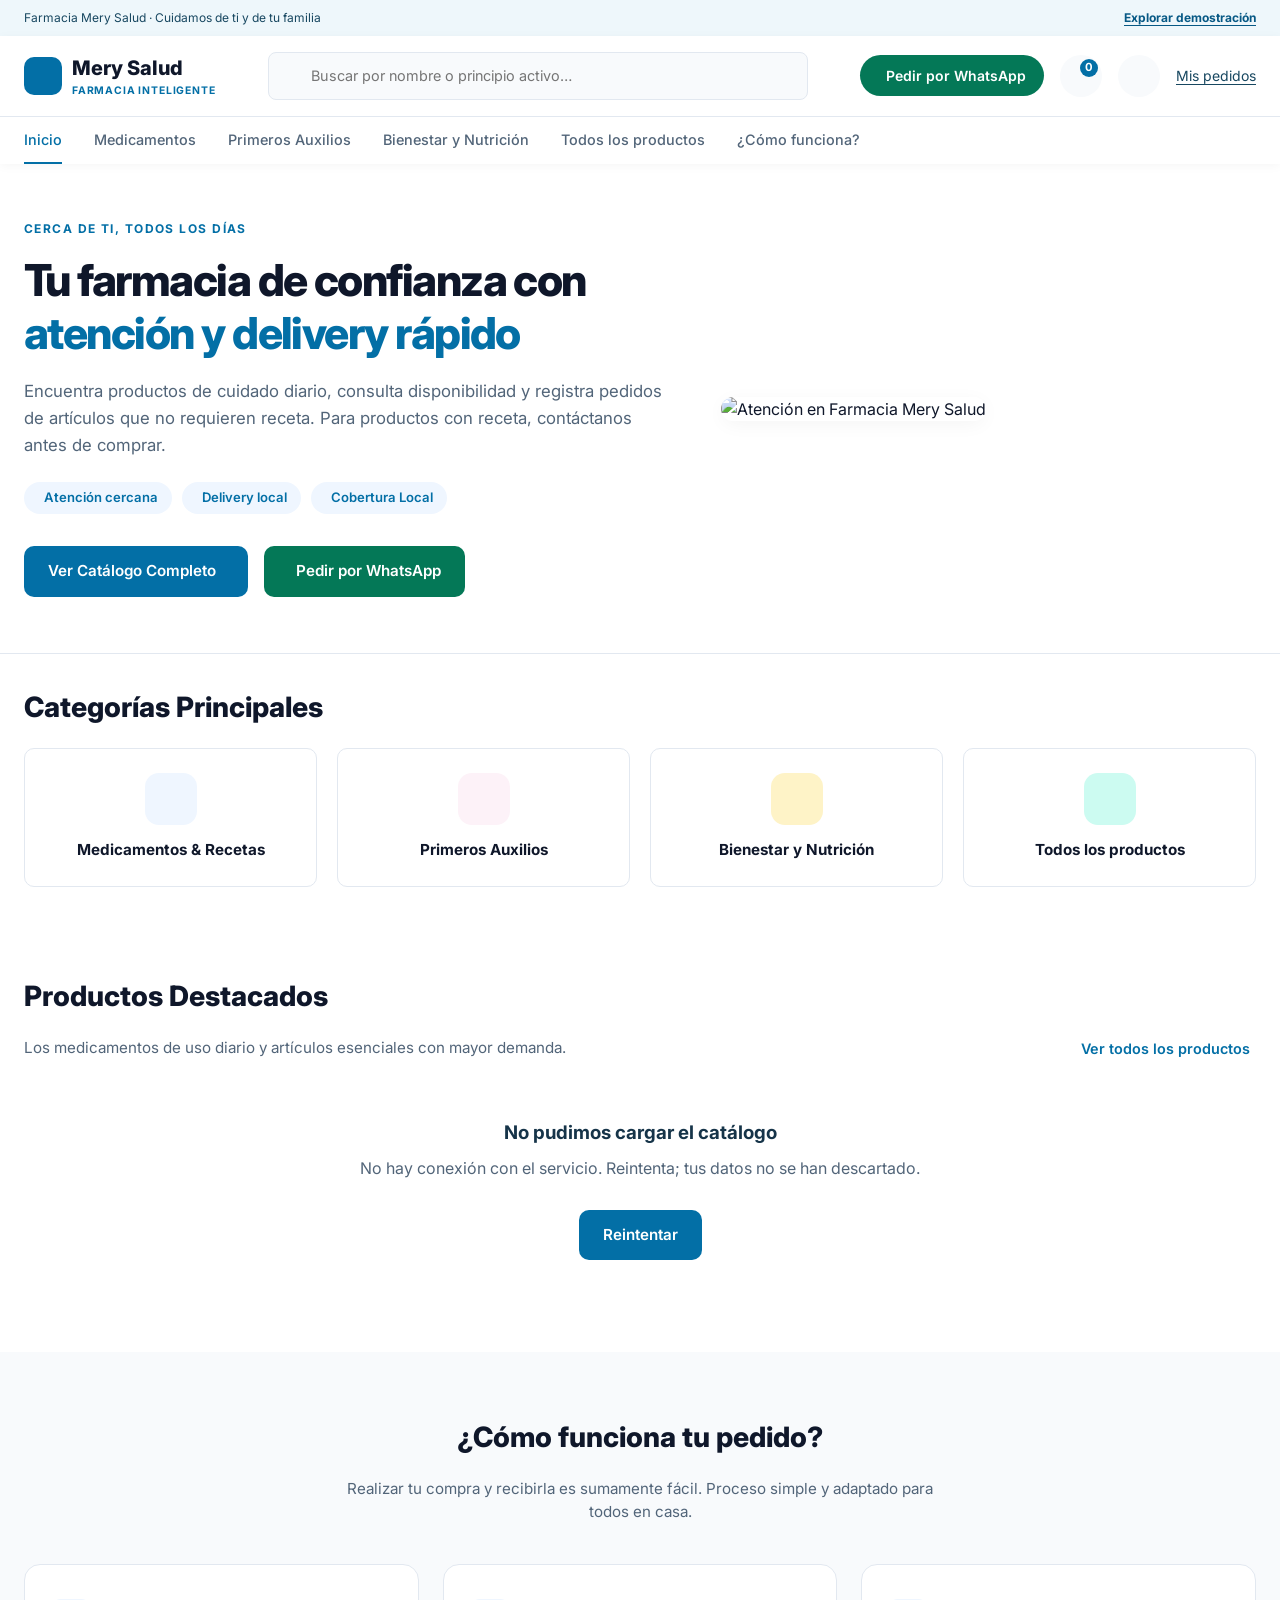
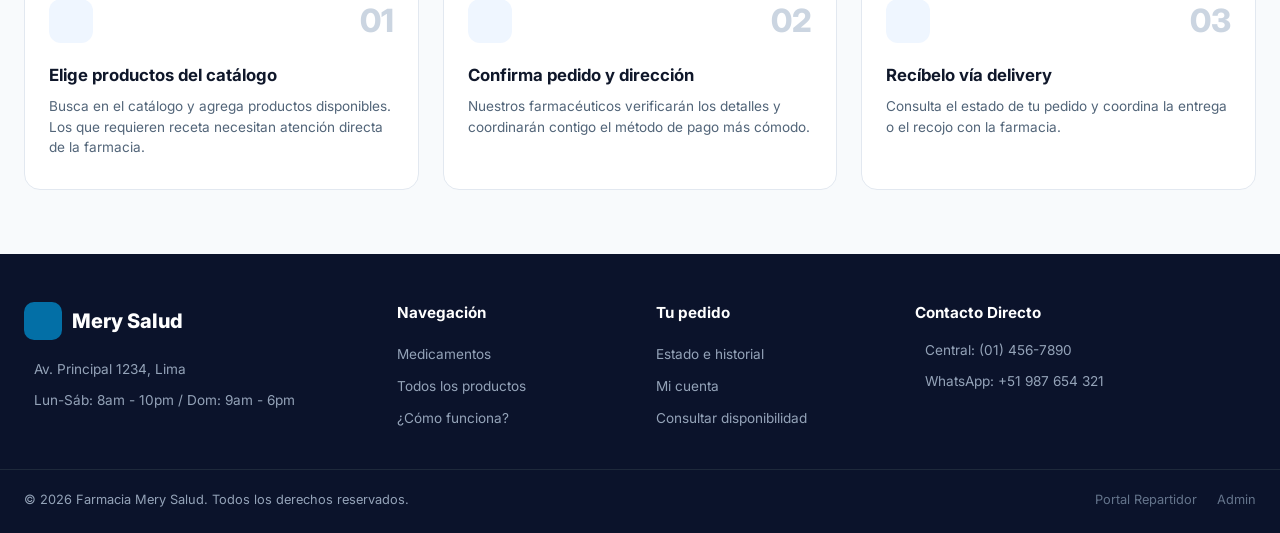
==== commit 700ead3e: "Implementar pedidos seguros y documentar avance de Integrador II" ====
--- a/frontend/index.html
+++ b/frontend/index.html
@@ -68,7 +68,7 @@
         Tu farmacia de confianza con <span class="highlight-blue">atención y delivery rápido</span>
       </h1>
       <p class="hero-desc">
-        Pensado especialmente para la tranquilidad y cuidado de tu familia. Sube tu receta médica, pídenos ayuda por WhatsApp o compra de forma directa y segura.
+        Encuentra productos de cuidado diario, consulta disponibilidad y registra pedidos de artículos que no requieren receta. Para productos con receta, contáctanos antes de comprar.
       </p>
 
       <div class="hero-badges">
@@ -138,8 +138,8 @@
             <div class="step-icon"><i data-lucide="upload-cloud"></i></div>
             <span class="step-number">01</span>
           </div>
-          <h3>Elige productos y adjunta tu receta</h3>
-          <p>Busca en el catálogo. Si tu producto requiere receta, adjúntala al completar el pedido.</p>
+          <h3>Elige productos del catálogo</h3>
+          <p>Busca en el catálogo y agrega productos disponibles. Los que requieren receta necesitan atención directa de la farmacia.</p>
         </div>
 
         <div class="step-card">
@@ -231,7 +231,7 @@
       <p id="checkoutError" class="form-error" role="alert"></p>
       <div class="checkout-actions"><button type="button" class="btn btn-secondary" id="btnBackToCart">← Volver al carrito</button><button type="submit" class="btn btn-green" id="btnConfirmOrder">Confirmar pedido</button></div>
     </form>
-    <div id="orderSuccessView" hidden class="empty-state"><div class="success-icon-box">✓</div><h3>Pedido de demostración registrado</h3><p>Código: <strong id="successOrderCode"></strong></p><p>No se ha realizado ninguna compra ni cobro. Puedes seguir este pedido desde el historial y gestionarlo con los perfiles de prueba.</p><a href="pedidos.html" class="btn btn-blue w-100">Ver mis pedidos</a><a id="btnWhatsAppNotify" class="btn btn-secondary w-100" target="_blank" rel="noopener noreferrer">Compartir resumen por WhatsApp</a><button class="btn btn-secondary w-100" id="btnFinishOrder">Seguir explorando</button></div>
+    <div id="orderSuccessView" hidden class="empty-state"><div class="success-icon-box">✓</div><h3>Pedido registrado en el entorno local</h3><p>Código: <strong id="successOrderCode"></strong></p><p>No se ha realizado ningún cobro electrónico. Puedes seguir este pedido desde el historial.</p><a href="pedidos.html" class="btn btn-blue w-100">Ver mis pedidos</a><a id="btnWhatsAppNotify" class="btn btn-secondary w-100" target="_blank" rel="noopener noreferrer">Compartir resumen por WhatsApp</a><button class="btn btn-secondary w-100" id="btnFinishOrder">Seguir explorando</button></div>
   </div>
 </dialog>
   <script src="assets/js/shared.js"></script>
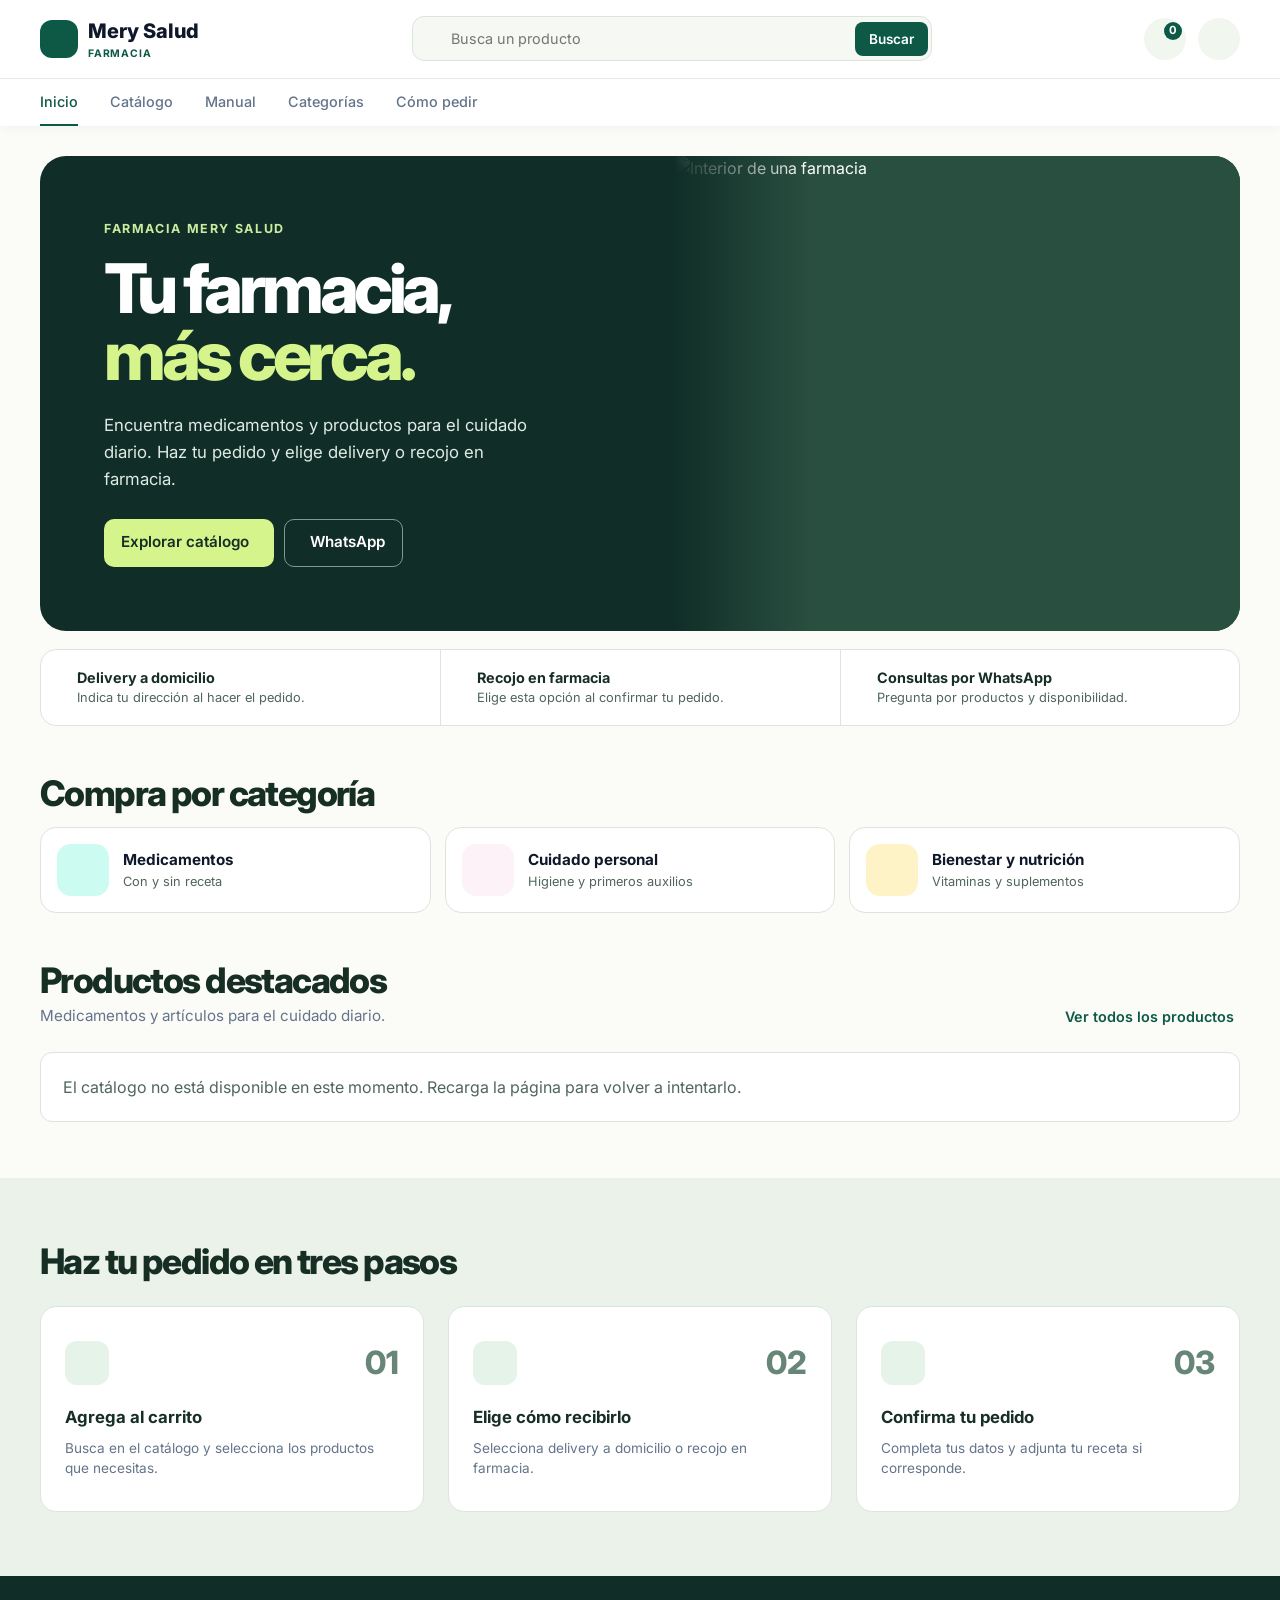
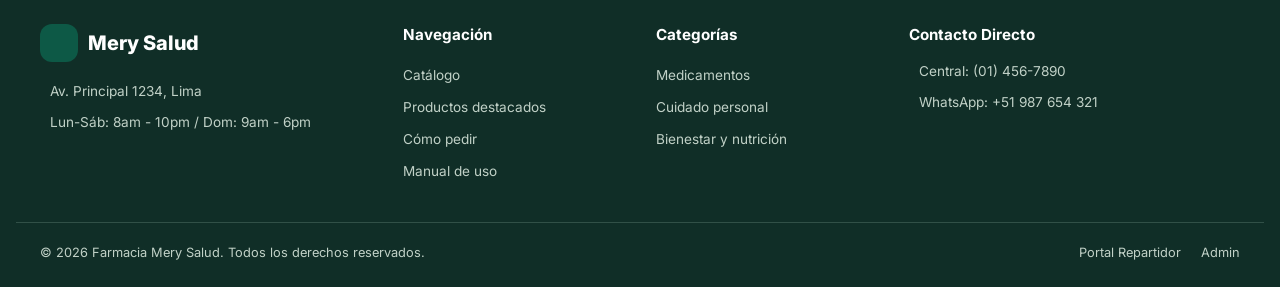
==== commit 9320e9e2: "Mejora la tienda y agrega el manual web" ====
--- a/frontend/index.html
+++ b/frontend/index.html
@@ -3,15 +3,17 @@
 <head>
   <meta charset="UTF-8" />
   <meta name="viewport" content="width=device-width, initial-scale=1.0" />
-  <title>Mery Salud - Farmacia Inteligente</title>
-  <link rel="stylesheet" href="assets/css/styles.css" />
+  <title>Farmacia Mery Salud | Medicamentos y cuidado personal</title>
+  <meta name="description" content="Explora el catálogo de Farmacia Mery Salud y elige entre delivery y recojo en farmacia." />
+  <link rel="stylesheet" href="assets/css/styles.css?v=fotos-2" />
+  <link rel="stylesheet" href="assets/css/storefront.css?v=1" />
+  <link rel="stylesheet" href="assets/css/home.css?v=2" />
   <link rel="preconnect" href="https://fonts.googleapis.com" />
   <link rel="preconnect" href="https://fonts.gstatic.com" crossorigin />
   <link href="https://fonts.googleapis.com/css2?family=Inter:wght@400;500;600;700;800&display=swap" rel="stylesheet" />
   <script src="https://unpkg.com/lucide@latest"></script>
-  <link rel="stylesheet" href="assets/css/ui.css" />
 </head>
-<body>
+<body class="storefront home-page">
 
   <!-- Navbar Superior -->
   <header class="navbar-container">
@@ -20,93 +22,81 @@
         <div class="brand-icon"><i data-lucide="plus"></i></div>
         <div class="brand-text">
           <span class="brand-name">Mery Salud</span>
-          <span class="brand-sub">FARMACIA INTELIGENTE</span>
+          <span class="brand-sub">FARMACIA</span>
         </div>
       </a>
 
-      <!-- Buscador Predictivo -->
-      <div class="search-bar">
-        <i data-lucide="search" class="search-icon"></i>
-        <input type="text" id="searchInput" placeholder="Buscar por nombre o principio activo…" />
-      </div>
+      <form class="search-bar storefront-search" action="catalogo.html" method="get" role="search">
+        <i data-lucide="search" class="search-icon" aria-hidden="true"></i>
+        <input type="search" name="q" aria-label="Buscar por producto o principio activo" placeholder="Busca un producto" />
+        <button type="submit" class="btn">Buscar</button>
+      </form>
 
       <!-- Acciones Rápidas -->
       <div class="nav-actions">
-        <a href="https://wa.me/51987654321" target="_blank" class="btn-whatsapp-nav">
-          <i data-lucide="message-circle"></i>
-          <span>Pedir por WhatsApp</span>
-        </a>
-        <a href="#" class="nav-cart" id="cartBtn" aria-label="Ver carrito" title="Ver Carrito">
+        <a href="#" class="nav-cart" id="cartBtn" aria-label="Ver carrito">
           <i data-lucide="shopping-cart"></i>
           <span class="cart-badge" id="cartCount">0</span>
         </a>
-        <a href="auth.html" class="nav-user" title="Iniciar Sesión / Registrarse">
+        <a href="auth.html" class="nav-user" aria-label="Iniciar sesión o registrarse">
           <i data-lucide="user"></i>
         </a>
       </div>
     </div>
 
     <!-- Menú de Categorías -->
-    <nav class="navbar-bottom">
+    <nav class="navbar-bottom" aria-label="Navegación principal">
       <div class="container nav-links">
-        <a href="#inicio" class="active">Inicio</a>
-        <a href="#medicamentos">Medicamentos</a>
-        <a href="#primeros-auxilios">Primeros Auxilios</a>
-        <a href="#adulto-mayor">Bienestar y Nutrición</a>
-        <a href="#ofertas">Todos los productos</a>
-        <a href="#como-funciona">¿Cómo funciona?</a>
+        <a href="index.html" class="active" aria-current="page">Inicio</a>
+        <a href="catalogo.html">Catálogo</a>
+        <a href="manual.html">Manual</a>
+        <a href="#medicamentos">Categorías</a>
+        <a href="#como-funciona">Cómo pedir</a>
       </div>
     </nav>
   </header>
 
   <main>
-  <!-- Hero Section -->
   <section class="hero-section container" id="inicio">
-    <div class="hero-text-col">
-      <p class="eyebrow">CERCA DE TI, TODOS LOS DÍAS</p>
-      <h1 class="hero-title">
-        Tu farmacia de confianza con <span class="highlight-blue">atención y delivery rápido</span>
-      </h1>
-      <p class="hero-desc">
-        Encuentra productos de cuidado diario, consulta disponibilidad y registra pedidos de artículos que no requieren receta. Para productos con receta, contáctanos antes de comprar.
-      </p>
-
-      <div class="hero-badges">
-        <span class="badge"><i data-lucide="zap"></i> Atención cercana</span>
-        <span class="badge"><i data-lucide="truck"></i> Delivery local</span>
-        <span class="badge"><i data-lucide="map-pin"></i> Cobertura Local</span>
-      </div>
-
-      <div class="hero-cta-group">
-        <a href="catalogo.html" class="btn btn-blue">Ver Catálogo Completo <i data-lucide="arrow-right"></i></a>
-        <a href="https://wa.me/51987654321" target="_blank" class="btn btn-green"><i data-lucide="message-circle"></i> Pedir por WhatsApp</a>
-      </div>
-    </div>
-
-    <div class="hero-img-col">
-      <img src="https://images.unsplash.com/photo-1576602976047-174e57a47881?auto=format&fit=crop&w=800&q=80" alt="Atención en Farmacia Mery Salud" class="hero-banner-img" />
-    </div>
+    <div class="home-hero-panel">
+      <div class="hero-text-col">
+        <p class="home-eyebrow">Farmacia Mery Salud</p>
+        <h1 class="hero-title">Tu farmacia,<br /><span>más cerca.</span></h1>
+        <p class="hero-desc">Encuentra medicamentos y productos para el cuidado diario. Haz tu pedido y elige delivery o recojo en farmacia.</p>
+        <div class="hero-cta-group">
+          <a href="catalogo.html" class="btn home-primary">Explorar catálogo <i data-lucide="arrow-right" aria-hidden="true"></i></a>
+          <a href="https://wa.me/51987654321" target="_blank" rel="noopener noreferrer" class="btn home-outline"><i data-lucide="message-circle" aria-hidden="true"></i> WhatsApp</a>
+        </div>
+      </div>
+      <div class="hero-img-col">
+        <img src="https://images.unsplash.com/photo-1576602976047-174e57a47881?auto=format&fit=crop&w=960&q=85" alt="Interior de una farmacia" class="hero-banner-img" fetchpriority="high" />
+      </div>
+    </div>
+    <ul class="home-services" aria-label="Opciones para tu pedido">
+      <li><i data-lucide="truck" aria-hidden="true"></i><div><strong>Delivery a domicilio</strong><span>Indica tu dirección al hacer el pedido.</span></div></li>
+      <li><i data-lucide="store" aria-hidden="true"></i><div><strong>Recojo en farmacia</strong><span>Elige esta opción al confirmar tu pedido.</span></div></li>
+      <li><i data-lucide="message-circle" aria-hidden="true"></i><div><strong>Consultas por WhatsApp</strong><span>Pregunta por productos y disponibilidad.</span></div></li>
+    </ul>
   </section>
 
   <!-- Categorías Principales -->
   <section class="categories-section container" id="medicamentos">
-    <h2 class="section-title">Categorías Principales</h2>
+    <h2 class="section-title">Compra por categoría</h2>
     <div class="categories-grid">
-      <a href="catalogo.html?cat=1" class="cat-card">
-        <div class="cat-icon icon-blue"><i data-lucide="pill"></i></div>
-        <h3>Medicamentos & Recetas</h3>
+      <a href="catalogo.html?categoria=1" class="cat-card">
+        <div class="cat-icon icon-teal"><i data-lucide="pill" aria-hidden="true"></i></div>
+        <div><h3>Medicamentos</h3><p>Con y sin receta</p></div>
+        <i data-lucide="arrow-up-right" class="cat-arrow" aria-hidden="true"></i>
       </a>
-      <a href="catalogo.html?cat=2" class="cat-card" id="primeros-auxilios">
-        <div class="cat-icon icon-pink"><i data-lucide="briefcase-medical"></i></div>
-        <h3>Primeros Auxilios</h3>
+      <a href="catalogo.html?categoria=2" class="cat-card">
+        <div class="cat-icon icon-pink"><i data-lucide="sparkles" aria-hidden="true"></i></div>
+        <div><h3>Cuidado personal</h3><p>Higiene y primeros auxilios</p></div>
+        <i data-lucide="arrow-up-right" class="cat-arrow" aria-hidden="true"></i>
       </a>
-      <a href="catalogo.html?cat=3" class="cat-card" id="adulto-mayor">
-        <div class="cat-icon icon-amber"><i data-lucide="heart-pulse"></i></div>
-        <h3>Bienestar y Nutrición</h3>
-      </a>
-      <a href="catalogo.html" class="cat-card" id="ofertas">
-        <div class="cat-icon icon-teal"><i data-lucide="tag"></i></div>
-        <h3>Todos los productos</h3>
+      <a href="catalogo.html?categoria=3" class="cat-card">
+        <div class="cat-icon icon-amber"><i data-lucide="heart-pulse" aria-hidden="true"></i></div>
+        <div><h3>Bienestar y nutrición</h3><p>Vitaminas y suplementos</p></div>
+        <i data-lucide="arrow-up-right" class="cat-arrow" aria-hidden="true"></i>
       </a>
     </div>
   </section>
@@ -115,55 +105,56 @@
   <section class="products-section container" id="productos">
     <div class="products-header">
       <div>
-        <h2 class="section-title">Productos Destacados</h2>
-        <p class="section-subtitle">Los medicamentos de uso diario y artículos esenciales con mayor demanda.</p>
+        <h2 class="section-title">Productos destacados</h2>
+        <p class="section-subtitle">Medicamentos y artículos para el cuidado diario.</p>
       </div>
       <a href="catalogo.html" class="link-see-all">Ver todos los productos <i data-lucide="arrow-right"></i></a>
     </div>
 
-    <div class="products-grid" aria-live="polite"></div>
+    <div class="products-grid" aria-busy="true">
+      <p class="home-products-message" role="status">Cargando productos destacados…</p>
+    </div>
   </section>
 
   <!-- Cómo Funciona Tu Pedido -->
   <section class="how-it-works-section" id="como-funciona">
     <div class="container">
       <div class="how-header">
-        <h2 class="section-title">¿Cómo funciona tu pedido?</h2>
-        <p class="section-subtitle">Realizar tu compra y recibirla es sumamente fácil. Proceso simple y adaptado para todos en casa.</p>
+        <h2 class="section-title">Haz tu pedido en tres pasos</h2>
       </div>
 
       <div class="steps-grid">
         <div class="step-card">
           <div class="step-top">
-            <div class="step-icon"><i data-lucide="upload-cloud"></i></div>
+            <div class="step-icon"><i data-lucide="shopping-bag" aria-hidden="true"></i></div>
             <span class="step-number">01</span>
           </div>
-          <h3>Elige productos del catálogo</h3>
-          <p>Busca en el catálogo y agrega productos disponibles. Los que requieren receta necesitan atención directa de la farmacia.</p>
+          <h3>Agrega al carrito</h3>
+          <p>Busca en el catálogo y selecciona los productos que necesitas.</p>
         </div>
 
         <div class="step-card">
           <div class="step-top">
-            <div class="step-icon"><i data-lucide="user-check"></i></div>
+            <div class="step-icon"><i data-lucide="truck" aria-hidden="true"></i></div>
             <span class="step-number">02</span>
           </div>
-          <h3>Confirma pedido y dirección</h3>
-          <p>Nuestros farmacéuticos verificarán los detalles y coordinarán contigo el método de pago más cómodo.</p>
+          <h3>Elige cómo recibirlo</h3>
+          <p>Selecciona delivery a domicilio o recojo en farmacia.</p>
         </div>
 
         <div class="step-card">
           <div class="step-top">
-            <div class="step-icon"><i data-lucide="package-check"></i></div>
+            <div class="step-icon"><i data-lucide="clipboard-check" aria-hidden="true"></i></div>
             <span class="step-number">03</span>
           </div>
-          <h3>Recíbelo vía delivery</h3>
-          <p>Consulta el estado de tu pedido y coordina la entrega o el recojo con la farmacia.</p>
+          <h3>Confirma tu pedido</h3>
+          <p>Completa tus datos y adjunta tu receta si corresponde.</p>
         </div>
       </div>
     </div>
   </section>
-
   </main>
+
   <!-- Footer -->
   <footer class="main-footer">
     <div class="container footer-content">
@@ -179,13 +170,22 @@
       <div class="footer-col">
         <h4>Navegación</h4>
         <ul>
-          <li><a href="#medicamentos">Medicamentos</a></li>
-          <li><a href="#ofertas">Todos los productos</a></li>
-          <li><a href="#como-funciona">¿Cómo funciona?</a></li>
+          <li><a href="catalogo.html">Catálogo</a></li>
+          <li><a href="#productos">Productos destacados</a></li>
+          <li><a href="#como-funciona">Cómo pedir</a></li>
+          <li><a href="manual.html">Manual de uso</a></li>
         </ul>
       </div>
 
-      <div class="footer-col"><h4>Tu pedido</h4><ul><li><a href="pedidos.html">Estado e historial</a></li><li><a href="auth.html">Mi cuenta</a></li><li><a href="catalogo.html">Consultar disponibilidad</a></li></ul></div>
+      <div class="footer-col">
+        <h4>Categorías</h4>
+        <ul>
+          <li><a href="catalogo.html?categoria=1">Medicamentos</a></li>
+          <li><a href="catalogo.html?categoria=2">Cuidado personal</a></li>
+          <li><a href="catalogo.html?categoria=3">Bienestar y nutrición</a></li>
+        </ul>
+      </div>
+
       <div class="footer-col">
         <h4>Contacto Directo</h4>
         <p><i data-lucide="phone"></i> Central: (01) 456-7890</p>
@@ -202,39 +202,171 @@
     </div>
   </footer>
 
-<dialog id="cartModal" class="cart-dialog" aria-labelledby="cartTitle">
-  <div class="cart-modal-header"><h2 id="cartTitle">Tu carrito</h2><button type="button" class="btn-close-cart" id="closeCartBtn" aria-label="Cerrar carrito">×</button></div>
-  <div class="cart-modal-body">
-    <div id="cartViewItems"><div id="cartItemsList"></div><div class="cart-summary-box">
-      <div class="summary-row"><span>Subtotal</span><strong id="cartSubtotal"></strong></div>
-      <div class="summary-row"><span>Envío a domicilio</span><strong id="cartShipping"></strong></div>
-      <div class="summary-row total"><span>Total</span><strong id="cartTotal"></strong></div></div>
-      <button class="btn btn-blue w-100" id="btnGoToCheckout" disabled>Continuar con mi pedido →</button>
-      <p class="text-hint">Puedes elegir recojo gratuito en el siguiente paso.</p>
-    </div>
-    <form id="checkoutForm" hidden>
-      <fieldset><legend>1. ¿Cómo deseas recibirlo?</legend><div class="delivery-type-selector">
-        <label class="delivery-option"><input type="radio" name="deliveryMethod" value="DELIVERY" checked> A domicilio · S/ 5.00</label>
-        <label class="delivery-option"><input type="radio" name="deliveryMethod" value="RECOJO"> Recojo en tienda · Gratis</label>
-      </div></fieldset>
-      <fieldset><legend>2. Datos de contacto y entrega</legend>
-        <div class="form-group-checkout"><label for="orderName">Nombre completo</label><input id="orderName" autocomplete="name" minlength="3" required></div>
-        <div class="form-row-checkout">
-          <div class="form-group-checkout"><label for="orderPhone">Celular</label><input id="orderPhone" type="tel" autocomplete="tel-national" inputmode="numeric" pattern="9[0-9]{8}" maxlength="9" placeholder="987654321" title="9 dígitos, empezando con 9" required></div>
-          <div class="form-group-checkout"><label for="orderEmail">Correo electrónico</label><input id="orderEmail" type="email" autocomplete="email" required></div>
-        </div>
-        <div id="deliveryFieldsGroup"><div class="form-group-checkout"><label for="orderAddress">Dirección completa</label><input id="orderAddress" autocomplete="street-address" minlength="6" placeholder="Calle, número, distrito" required></div>
-        <div class="form-group-checkout"><label for="orderReference">Referencia (opcional)</label><input id="orderReference" placeholder="Piso, puerta o lugar cercano"></div></div>
-      </fieldset>
-      <fieldset><legend>3. Receta médica</legend><div class="form-group-checkout"><label for="orderPrescriptionFile">Adjuntar receta</label><input type="file" id="orderPrescriptionFile" accept="image/jpeg,image/png,application/pdf" aria-describedby="prescriptionHint prescriptionPreview"><small id="prescriptionHint"></small><p id="prescriptionPreview" role="status"></p></div></fieldset>
-      <div class="checkout-review"><strong>Total del pedido <span id="checkoutTotal"></span></strong><p>Pago al recibir. No se solicitan datos de tarjeta. Los productos con receta requieren revisión antes del despacho.</p></div>
-      <p id="checkoutError" class="form-error" role="alert"></p>
-      <div class="checkout-actions"><button type="button" class="btn btn-secondary" id="btnBackToCart">← Volver al carrito</button><button type="submit" class="btn btn-green" id="btnConfirmOrder">Confirmar pedido</button></div>
-    </form>
-    <div id="orderSuccessView" hidden class="empty-state"><div class="success-icon-box">✓</div><h3>Pedido registrado en el entorno local</h3><p>Código: <strong id="successOrderCode"></strong></p><p>No se ha realizado ningún cobro electrónico. Puedes seguir este pedido desde el historial.</p><a href="pedidos.html" class="btn btn-blue w-100">Ver mis pedidos</a><a id="btnWhatsAppNotify" class="btn btn-secondary w-100" target="_blank" rel="noopener noreferrer">Compartir resumen por WhatsApp</a><button class="btn btn-secondary w-100" id="btnFinishOrder">Seguir explorando</button></div>
+  <!-- Modal Flotante: Carrito y Checkout (RF02, RF04, RF05, RF07) -->
+  <div class="cart-modal-overlay" id="cartModal">
+    <div class="cart-modal-container">
+      
+      <div class="cart-modal-header">
+        <div class="header-title-box">
+          <i data-lucide="shopping-bag"></i>
+          <h3>Tu Carrito de Compras</h3>
+        </div>
+        <button class="btn-close-cart" id="closeCartBtn">&times;</button>
+      </div>
+
+      <div class="cart-modal-body">
+        
+        <!-- Vista 1: Lista de Items -->
+        <div id="cartViewItems">
+          <div class="cart-items-list" id="cartItemsList"></div>
+
+          <div class="cart-summary-box">
+            <div class="summary-row">
+              <span>Subtotal:</span>
+              <strong id="cartSubtotal">S/ 0.00</strong>
+            </div>
+            <div class="summary-row">
+              <span>Costo de Envío:</span>
+              <strong id="cartShipping">S/ 5.00</strong>
+            </div>
+            <div class="summary-row total">
+              <span>Total a Pagar:</span>
+              <strong id="cartTotal">S/ 0.00</strong>
+            </div>
+          </div>
+
+          <button class="btn btn-blue w-100" id="btnGoToCheckout" disabled>
+            Continuar al Checkout <i data-lucide="arrow-right"></i>
+          </button>
+        </div>
+
+        <!-- Vista 2: Formulario de Checkout Mejorado -->
+        <form id="checkoutForm" style="display: none;" novalidate>
+          
+          <!-- Selector de Método de Entrega -->
+          <h4 class="checkout-subtitle">1. Método de Entrega</h4>
+          <div class="delivery-type-selector">
+            <label class="delivery-option active" id="optDelivery">
+              <input type="radio" name="deliveryMethod" value="DELIVERY" checked />
+              <div class="opt-content">
+                <i data-lucide="truck"></i>
+                <div>
+                  <strong>Envío a Domicilio</strong>
+                  <span>Costo: S/ 5.00</span>
+                </div>
+              </div>
+            </label>
+            <label class="delivery-option" id="optPickup">
+              <input type="radio" name="deliveryMethod" value="RECOJO" />
+              <div class="opt-content">
+                <i data-lucide="store"></i>
+                <div>
+                  <strong>Recojo en Tienda</strong>
+                  <span>Gratis (Av. Principal 1234)</span>
+                </div>
+              </div>
+            </label>
+          </div>
+
+          <h4 class="checkout-subtitle">2. Datos de Contacto</h4>
+          <div class="form-group-checkout">
+            <label for="orderName">Nombre Completo</label>
+            <input type="text" id="orderName" placeholder="Ej. Juan Pérez" required />
+            <small class="field-error" id="errOrderName"></small>
+          </div>
+
+          <div class="form-row-checkout">
+            <div class="form-group-checkout">
+              <label for="orderPhone">Celular / WhatsApp (9 dígitos)</label>
+              <input type="tel" id="orderPhone" placeholder="987654321" maxlength="9" required />
+              <small class="field-error" id="errOrderPhone"></small>
+            </div>
+            <div class="form-group-checkout">
+              <label for="orderEmail">Correo Electrónico</label>
+              <input type="email" id="orderEmail" placeholder="juan@ejemplo.com" required />
+              <small class="field-error" id="errOrderEmail"></small>
+            </div>
+          </div>
+
+          <!-- Campos de Dirección (Se ocultan si elige Recojo en Tienda) -->
+          <div id="deliveryFieldsGroup">
+            <div class="form-group-checkout">
+              <label for="orderAddress">Dirección de Entrega</label>
+              <input type="text" id="orderAddress" placeholder="Av. Universitaria 450, SMP" />
+              <small class="field-error" id="errOrderAddress"></small>
+            </div>
+
+            <div class="form-group-checkout">
+              <label for="orderReference">Referencia</label>
+              <input type="text" id="orderReference" placeholder="Frente al parque, portón blanco" />
+            </div>
+          </div>
+
+          <h4 class="checkout-subtitle">3. Receta Médica (Opcional)</h4>
+          <div class="form-group-checkout">
+            <label for="orderPrescriptionFile">Subir foto de receta</label>
+            <input type="file" id="orderPrescriptionFile" accept="image/*,.pdf" />
+            <small class="text-hint">Requerido para medicamentos bajo prescripción.</small>
+          </div>
+
+          <h4 class="checkout-subtitle">4. Pago Simulado con Tarjeta</h4>
+          <div class="form-group-checkout">
+            <label for="cardNumber">Número de Tarjeta</label>
+            <input type="text" id="cardNumber" placeholder="4557 0000 0000 0000" maxlength="19" required />
+            <small class="field-error" id="errCardNumber"></small>
+          </div>
+
+          <div class="form-row-checkout">
+            <div class="form-group-checkout">
+              <label for="cardExp">Vencimiento (MM/AA)</label>
+              <input type="text" id="cardExp" placeholder="12/28" maxlength="5" required />
+              <small class="field-error" id="errCardExp"></small>
+            </div>
+            <div class="form-group-checkout">
+              <label for="cardCvv">CVV</label>
+              <input type="password" id="cardCvv" placeholder="123" maxlength="3" required />
+              <small class="field-error" id="errCardCvv"></small>
+            </div>
+          </div>
+
+          <div class="checkout-actions">
+            <button type="button" class="btn btn-secondary" id="btnBackToCart">← Volver</button>
+            <button type="submit" class="btn btn-green" id="btnConfirmOrder">
+              Pagar y Confirmar
+            </button>
+          </div>
+        </form>
+
+        <!-- Vista 3: Confirmación Exitosa -->
+        <div id="orderSuccessView" style="display: none; text-align: center;">
+        <div class="success-icon-box">
+            <i data-lucide="check-circle-2"></i>
+        </div>
+        <h3>¡Pedido Confirmado!</h3>
+        <p>Código: <strong id="successOrderCode">ORD-2026-XXXX</strong></p>
+        <p class="success-desc">
+            Tu compra ya fue registrada en nuestro sistema y está en proceso de empaque. Nuestro repartidor se encargará del delivery.
+        </p>
+
+        <!-- Tarjeta informativa de WhatsApp Opcional -->
+        <div class="whatsapp-optional-card">
+            <div class="optional-badge">Paso Opcional</div>
+            <p class="optional-text">
+            ¿Deseas enviar instrucciones de entrega o consultar el estado en tiempo real? Puedes escribirnos directamente:
+            </p>
+            <a href="#" target="_blank" class="btn btn-green w-100" id="btnWhatsAppNotify">
+            <i data-lucide="message-circle"></i> Notificar por WhatsApp
+            </a>
+        </div>
+
+        <button class="btn btn-secondary w-100 mt-3" id="btnFinishOrder">Finalizar y Cerrar</button>
+        </div>
+
+      </div>
+    </div>
   </div>
-</dialog>
-  <script src="assets/js/shared.js"></script>
-  <script src="assets/js/main.js"></script>
+
+  <script src="assets/js/product-images.js?v=fotos-2"></script>
+  <script src="assets/js/main.js?v=inicio-1"></script>
 </body>
 </html>
--- a/frontend/assets/css/styles.css
+++ b/frontend/assets/css/styles.css
@@ -398,6 +398,11 @@
   border-radius: 10px;
 }
 
+.product-img-box img[src^="assets/img/products/"] {
+  object-fit: contain;
+  background: #fff;
+}
+
 .stock-badge {
   align-self: flex-start;
   background: #dcfce7;
@@ -886,125 +891,6 @@
   margin-top: 2px;
 }
 
-/* Layout E-Commerce Catálogo */
-.catalog-main {
-  display: grid;
-  grid-template-columns: 260px 1fr;
-  gap: 32px;
-  padding-top: 32px;
-  padding-bottom: 64px;
-}
-
-.catalog-sidebar {
-  background: #ffffff;
-  border: 1px solid var(--border-color);
-  border-radius: 16px;
-  padding: 24px;
-  height: fit-content;
-  position: sticky;
-  top: 90px;
-}
-
-.sidebar-header {
-  display: flex;
-  justify-content: space-between;
-  align-items: center;
-  margin-bottom: 20px;
-  padding-bottom: 12px;
-  border-bottom: 1px solid var(--border-color);
-}
-
-.sidebar-header h3 {
-  font-size: 1.05rem;
-  display: flex;
-  align-items: center;
-  gap: 8px;
-  color: var(--text-dark);
-}
-
-.btn-link {
-  background: none;
-  border: none;
-  color: var(--primary-blue);
-  font-size: 0.8rem;
-  font-weight: 600;
-  cursor: pointer;
-}
-
-.filter-group {
-  margin-bottom: 24px;
-}
-
-.filter-group h4 {
-  font-size: 0.9rem;
-  font-weight: 700;
-  margin-bottom: 12px;
-  color: var(--text-dark);
-}
-
-.filter-checkbox {
-  display: flex;
-  align-items: center;
-  gap: 10px;
-  font-size: 0.85rem;
-  color: var(--text-muted);
-  margin-bottom: 8px;
-  cursor: pointer;
-}
-
-.price-slider-box input[type="range"] {
-  width: 100%;
-  accent-color: var(--primary-blue);
-}
-
-.price-range-labels {
-  display: flex;
-  justify-content: space-between;
-  font-size: 0.8rem;
-  margin-top: 6px;
-}
-
-.catalog-top-bar {
-  display: flex;
-  justify-content: space-between;
-  align-items: center;
-  margin-bottom: 24px;
-  background: var(--bg-light);
-  padding: 16px 20px;
-  border-radius: 12px;
-  border: 1px solid var(--border-color);
-}
-
-.catalog-title {
-  font-size: 1.4rem;
-  font-weight: 800;
-}
-
-.catalog-counter {
-  font-size: 0.82rem;
-  color: var(--text-muted);
-}
-
-.catalog-sort {
-  display: flex;
-  align-items: center;
-  gap: 10px;
-  font-size: 0.85rem;
-  font-weight: 600;
-}
-
-.catalog-sort select {
-  padding: 8px 12px;
-  border-radius: 8px;
-  border: 1px solid var(--border-color);
-  background: #fff;
-  font-size: 0.85rem;
-  outline: none;
-}
-
-.catalog-grid {
-  grid-template-columns: repeat(3, 1fr);
-}
 
 /* ===================================================
    PERFIL Y MENÚ DESPLEGABLE DE USUARIO (NAVBAR)
@@ -1115,11 +1001,6 @@
   background: #fca5a5;
 }
 
-@media (max-width: 900px) {
-  .catalog-main { grid-template-columns: 1fr; }
-  .catalog-grid { grid-template-columns: repeat(2, 1fr); }
-}
-
 /* Responsividad */
 @media (max-width: 1024px) {
   .categories-grid, .products-grid { grid-template-columns: repeat(2, 1fr); }
@@ -1130,4 +1011,4 @@
 @media (max-width: 640px) {
   .categories-grid, .products-grid, .steps-grid, .footer-content { grid-template-columns: 1fr; }
   .search-bar { display: none; }
-}+}
--- a/frontend/assets/css/storefront.css
+++ b/frontend/assets/css/storefront.css
@@ -0,0 +1,84 @@
+.storefront {
+  --store-green: #0d5946;
+  --store-forest: #102e27;
+  --store-lime: #d5f48b;
+  --store-muted: #50665d;
+  --store-border: #dbe5de;
+  --primary-blue: var(--store-green);
+  --primary-hover: #094435;
+  color: #172e25;
+  background: #fbfcf8;
+}
+
+.storefront .container {
+  max-width: 1248px;
+}
+
+.storefront .navbar-top {
+  display: grid;
+  grid-template-columns: auto minmax(0, 520px) auto;
+}
+
+.storefront .brand-icon {
+  border-radius: 12px;
+}
+
+.storefront .nav-actions {
+  gap: 12px;
+}
+
+.storefront .nav-cart,
+.storefront .nav-user {
+  background: #f1f6ef;
+}
+
+.storefront .storefront-search {
+  max-width: none;
+  padding: 3px;
+  gap: 5px;
+  border: 1px solid var(--store-border);
+  border-radius: 12px;
+  background: #f6f8f4;
+}
+
+.storefront .storefront-search input {
+  min-width: 0;
+  border: 0;
+  border-radius: 8px;
+  background: transparent;
+  padding: 10px 8px 10px 35px;
+}
+
+.storefront-search .btn {
+  padding: 9px 14px;
+  border-radius: 8px;
+  background: var(--store-green);
+  color: #fff;
+  font-size: 0.85rem;
+}
+
+.storefront-search .btn:hover {
+  background: var(--primary-hover);
+}
+
+.storefront :is(a, button, select, summary, input):focus-visible {
+  outline: 3px solid #218464;
+  outline-offset: 4px;
+}
+
+@media (max-width: 760px) {
+  .storefront .navbar-top {
+    grid-template-columns: minmax(0, 1fr) auto;
+    gap: 12px;
+  }
+
+  .storefront .storefront-search { display: flex; grid-row: 2; grid-column: 1 / -1; }
+  .storefront .nav-links { gap: 24px; }
+}
+
+@media (max-width: 540px) {
+  .storefront .container { padding-left: 16px; padding-right: 16px; }
+  .storefront .nav-links { justify-content: space-between; gap: 10px; }
+  .storefront .nav-links a { font-size: 0.81rem; }
+  .storefront .user-profile-btn > span { display: none; }
+}
--- a/frontend/assets/css/home.css
+++ b/frontend/assets/css/home.css
@@ -0,0 +1,240 @@
+.home-page main section[id] {
+  scroll-margin-top: 155px;
+}
+
+.home-page .hero-section {
+  display: block;
+  padding-top: 30px;
+  padding-bottom: 0;
+}
+
+.home-hero-panel {
+  display: grid;
+  grid-template-columns: 1.12fr 1fr;
+  min-height: 410px;
+  overflow: hidden;
+  border-radius: 26px;
+  background: var(--store-forest);
+  color: #fff;
+}
+
+.home-hero-panel .hero-text-col {
+  padding: clamp(34px, 5vw, 70px);
+  align-self: center;
+}
+
+.home-eyebrow {
+  margin-bottom: 16px;
+  color: #cbeca0;
+  font-size: 0.78rem;
+  font-weight: 700;
+  letter-spacing: 0.13em;
+  text-transform: uppercase;
+}
+
+.home-hero-panel .hero-title {
+  font-size: clamp(2.75rem, 5.35vw, 5.05rem);
+  line-height: 0.98;
+  letter-spacing: -0.065em;
+  margin-bottom: 23px;
+}
+
+.home-hero-panel .hero-title span {
+  color: var(--store-lime);
+}
+
+.home-hero-panel .hero-desc {
+  max-width: 39ch;
+  margin-bottom: 26px;
+  color: #dfebe4;
+}
+
+.home-hero-panel .hero-cta-group {
+  flex-wrap: wrap;
+  gap: 10px;
+}
+
+.home-hero-panel .btn {
+  justify-content: center;
+  min-height: 48px;
+  padding: 11px 17px;
+}
+
+.home-hero-panel .btn svg {
+  width: 18px;
+  height: 18px;
+}
+
+.home-primary {
+  background: var(--store-lime);
+  color: #172e25;
+}
+
+.home-primary:hover {
+  background: #e6ffb8;
+}
+
+.home-outline {
+  border: 1px solid #7e9c8d;
+  color: #fff;
+}
+
+.home-outline:hover {
+  background: #214338;
+}
+
+.home-hero-panel .hero-img-col {
+  position: relative;
+  min-height: 240px;
+  background: #294f40;
+}
+
+.home-hero-panel .hero-img-col::after {
+  position: absolute;
+  inset: 0;
+  background: linear-gradient(90deg, #102e27 0%, transparent 24%);
+  content: "";
+  pointer-events: none;
+}
+
+.home-hero-panel .hero-banner-img {
+  position: absolute;
+  inset: 0;
+  height: 100%;
+  border-radius: 0;
+  box-shadow: none;
+  object-position: 48% center;
+}
+
+.home-services {
+  display: grid;
+  grid-template-columns: repeat(3, minmax(0, 1fr));
+  list-style: none;
+  margin-top: 18px;
+  border: 1px solid var(--store-border);
+  border-radius: 16px;
+  background: #fff;
+}
+
+.home-services li {
+  display: flex;
+  align-items: center;
+  gap: 14px;
+  padding: 17px 22px;
+}
+
+.home-services li + li {
+  border-left: 1px solid var(--store-border);
+}
+
+.home-services svg {
+  flex: 0 0 24px;
+  color: var(--store-green);
+}
+
+.home-services strong,
+.home-services span {
+  display: block;
+}
+
+.home-services strong { font-size: 0.9rem; }
+.home-services span { color: var(--store-muted); font-size: 0.8rem; }
+
+.home-page .section-title {
+  margin-bottom: 14px;
+  font-size: clamp(1.6rem, 3vw, 2.2rem);
+  letter-spacing: -0.045em;
+  line-height: 1.13;
+}
+
+.home-page .categories-section {
+  padding-top: 48px;
+  padding-bottom: 0;
+}
+
+.home-page .categories-grid {
+  grid-template-columns: repeat(3, minmax(0, 1fr));
+  gap: 14px;
+}
+
+.home-page .cat-card {
+  display: grid;
+  grid-template-columns: auto minmax(0, 1fr) auto;
+  text-align: left;
+  gap: 14px;
+  border-color: var(--store-border);
+  padding: 16px;
+}
+
+.home-page .cat-card:hover { border-color: #86ad98; }
+.home-page .cat-card p { color: var(--store-muted); font-size: 0.8rem; }
+.home-page .cat-arrow { width: 17px; color: var(--store-green); }
+
+.home-page .products-header { gap: 16px; }
+.home-page .products-header .section-title { margin-bottom: 4px; }
+
+.home-page .products-grid {
+  grid-template-columns: repeat(5, minmax(0, 1fr));
+  gap: 14px;
+}
+
+.home-page .product-card {
+  padding: 13px;
+  border-color: var(--store-border);
+}
+
+.home-page .product-img-box {
+  background: #fff;
+}
+
+.home-page .btn-add-cart { font-size: 0.8rem; }
+.home-page .btn-add-cart svg { flex: 0 0 18px; height: 18px; }
+
+.home-products-message {
+  grid-column: 1 / -1;
+  padding: 22px;
+  border: 1px solid var(--store-border);
+  border-radius: 12px;
+  background: #fff;
+  color: var(--store-muted);
+}
+
+.home-page .how-it-works-section { background: #eaf2e9; }
+.home-page .how-header { max-width: none; text-align: left; margin-bottom: 24px; }
+.home-page .step-card { border-color: var(--store-border); }
+.home-page .step-icon { background: #e6f3e9; color: var(--store-green); }
+.home-page .step-number { color: #678677; }
+
+.home-page .main-footer { background: var(--store-forest); color: #c1d1c7; }
+.home-page :is(.footer-col, .footer-links) a { color: #c1d1c7; }
+.home-page .footer-content { border-color: #315047; }
+
+@media (max-width: 1000px) {
+  .home-page .products-grid { grid-template-columns: repeat(3, minmax(0, 1fr)); }
+  .home-services li { padding: 14px; gap: 10px; }
+}
+
+@media (max-width: 760px) {
+  .home-page .hero-section { padding-top: 18px; }
+  .home-hero-panel { grid-template-columns: 1fr; }
+  .home-hero-panel .hero-img-col { min-height: 190px; }
+  .home-hero-panel .hero-img-col::after { background: linear-gradient(#102e27, transparent 27%); }
+  .home-page .categories-grid { grid-template-columns: 1fr; }
+  .home-page .products-grid { grid-template-columns: repeat(2, minmax(0, 1fr)); }
+  .home-page .products-header { flex-wrap: wrap; }
+  .home-page main section[id] { scroll-margin-top: 175px; }
+}
+
+@media (max-width: 540px) {
+  .home-hero-panel .hero-text-col { padding: 26px 20px 20px; }
+  .home-hero-panel .hero-title { font-size: clamp(2.4rem, 11vw, 3.5rem); }
+  .home-hero-panel .hero-desc { font-size: 0.94rem; }
+  .home-hero-panel .hero-img-col { min-height: 158px; }
+  .home-services { grid-template-columns: 1fr; }
+  .home-services li + li { border-left: 0; border-top: 1px solid var(--store-border); }
+  .home-page .product-img-box { height: 120px; }
+  .home-page .btn-add-cart svg { display: none; }
+  .home-page .steps-grid { grid-template-columns: 1fr; }
+  .home-page .footer-bottom { align-items: flex-start; flex-direction: column; gap: 8px; }
+  .home-page .footer-links a { margin: 0 14px 0 0; }
+}
